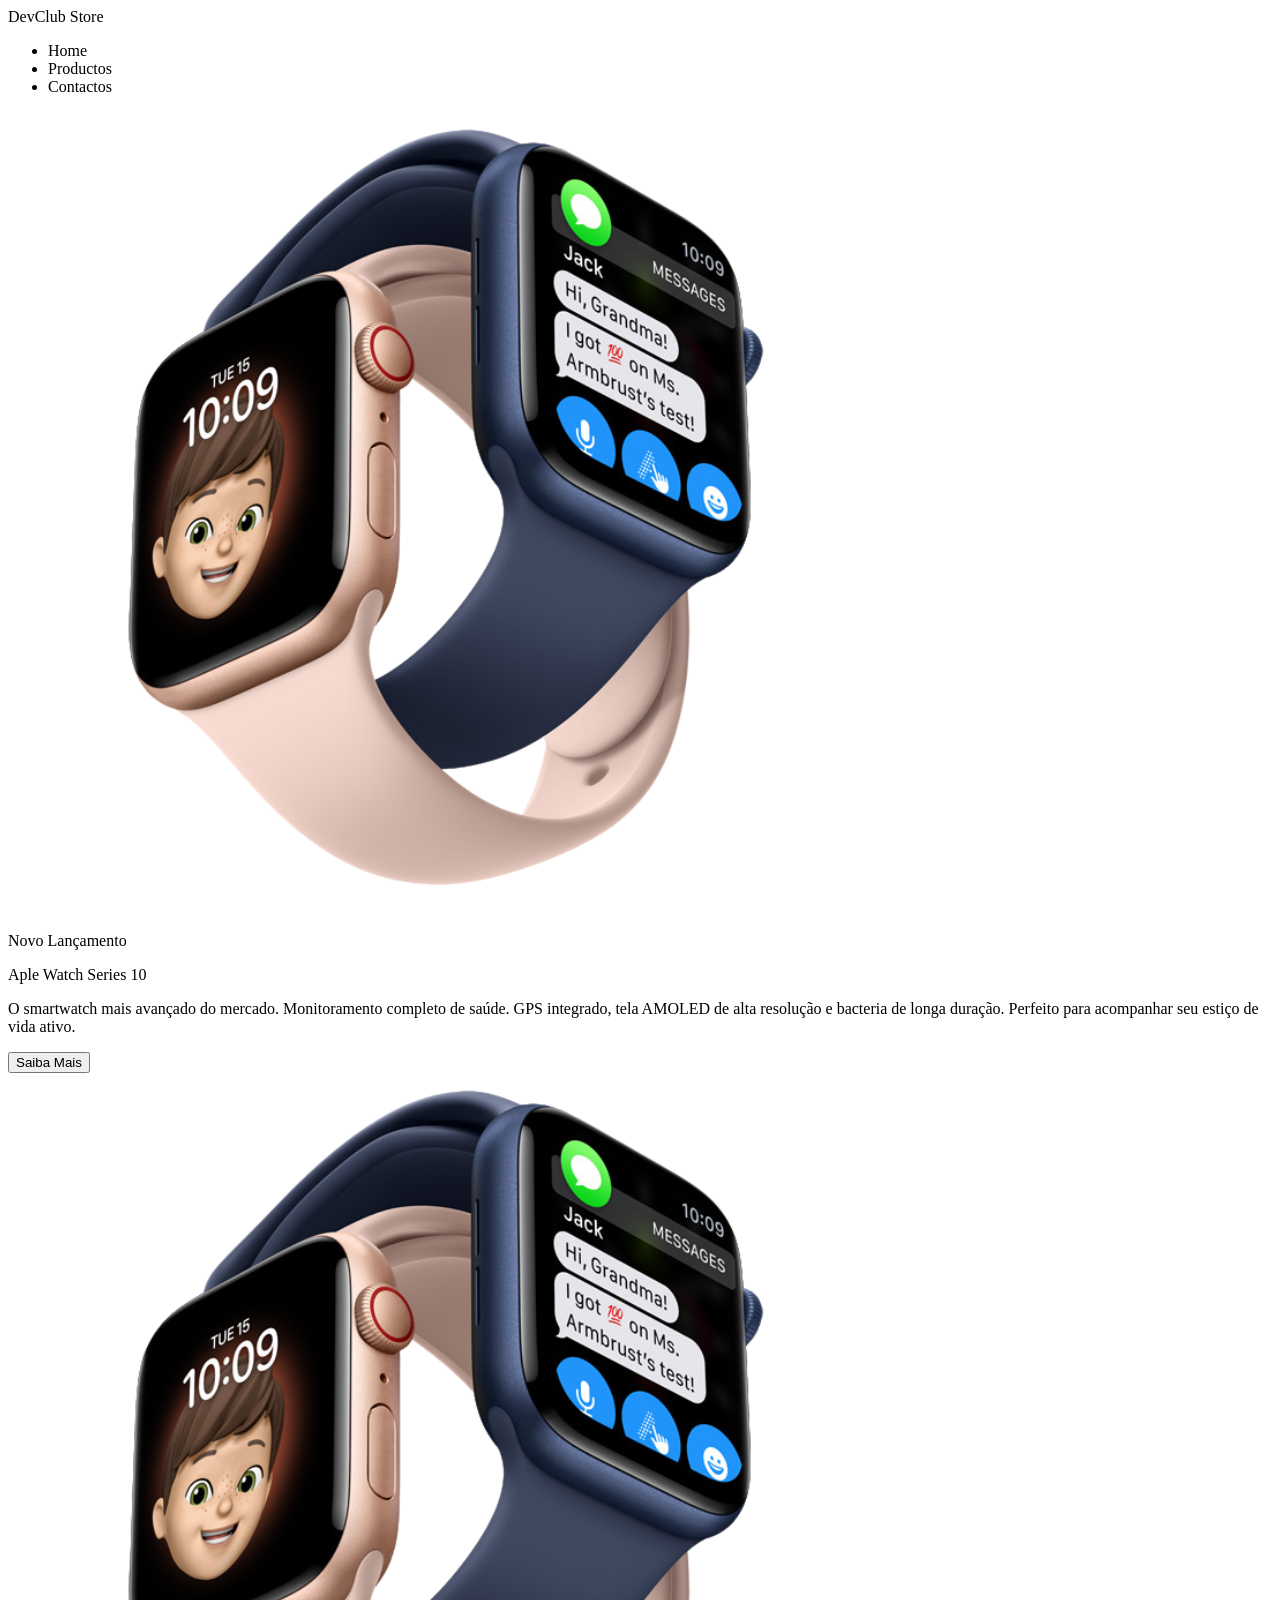
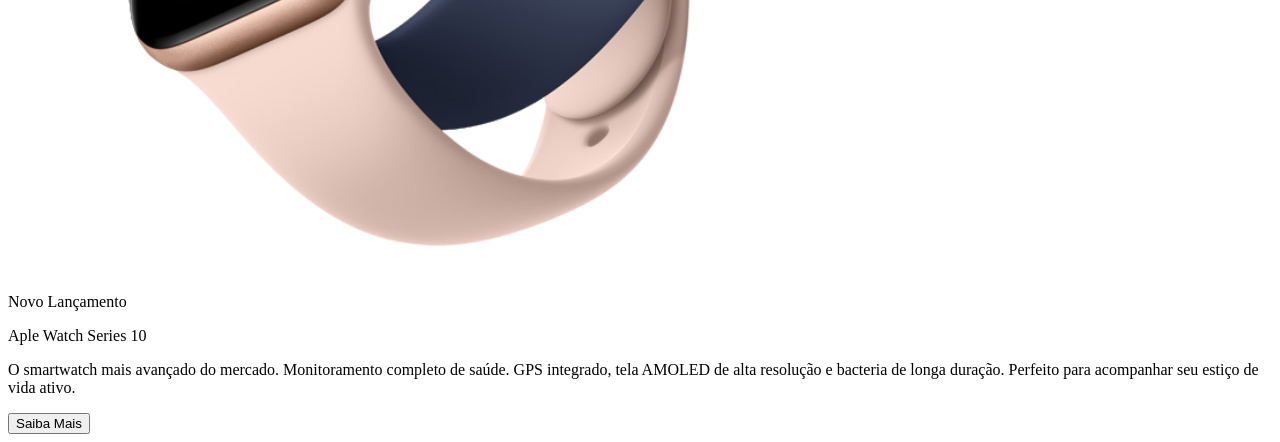
==== index.html @ 4a370c6f "APRENDENDO" ====
<!DOCTYPE html>
<html lang="en">
<head>
    <meta charset="UTF-8">
    <meta name="viewport" content="width=device-width, initial-scale=1.0">
    <title>Dev Club Store</title>
</head>
<body>
    <haeder>
        <div class="logo">DevClub Store</div>
        <nav>
            <ul>
                <li>Home</li>
                <li>Productos</li>
                <li>Contactos</li>
            </ul>
        </nav> 
    </haeder>

    <main class="container">
        <div class="tech-circle">
            <div class="circle"></div>
            <div class="circle"></div>
            <div class="circle"></div>
            <div class="circle"></div>
        </div>
        
        <div class="list">
            <div class="item active">
                <div class="product-img">
                    <img src="src/img/apple-watch.png" alt="Aplle watch">
                </div>

                <div class="content">
                    <p class="product-tag">Novo Lançamento</p>
                    <p class="product-name">Aple Watch Series 10</p>
                    <p class="description">
                        O smartwatch mais avançado do mercado. Monitoramento completo de saúde. GPS integrado, tela AMOLED de alta resolução e bacteria de longa duração. Perfeito para acompanhar seu estiço de vida ativo.
                    </p>
                    <button class="btn">Saiba Mais</button>
                </div>
            <div class="item ">
                <div class="product-img">
                    <img src="src/img/apple-watch.png" alt="Aplle watch">
                </div>

                <div class="content">
                    <p class="product-tag">Novo Lançamento</p>
                    <p class="product-name">Aple Watch Series 10</p>
                    <p class="description">
                        O smartwatch mais avançado do mercado. Monitoramento completo de saúde. GPS integrado, tela AMOLED de alta resolução e bacteria de longa duração. Perfeito para acompanhar seu estiço de vida ativo.
                    </p>
                    <button class="btn">Saiba Mais</button>
            </div>
            <div class="item "></div>
        </div>
    </main>
</body>
</html>
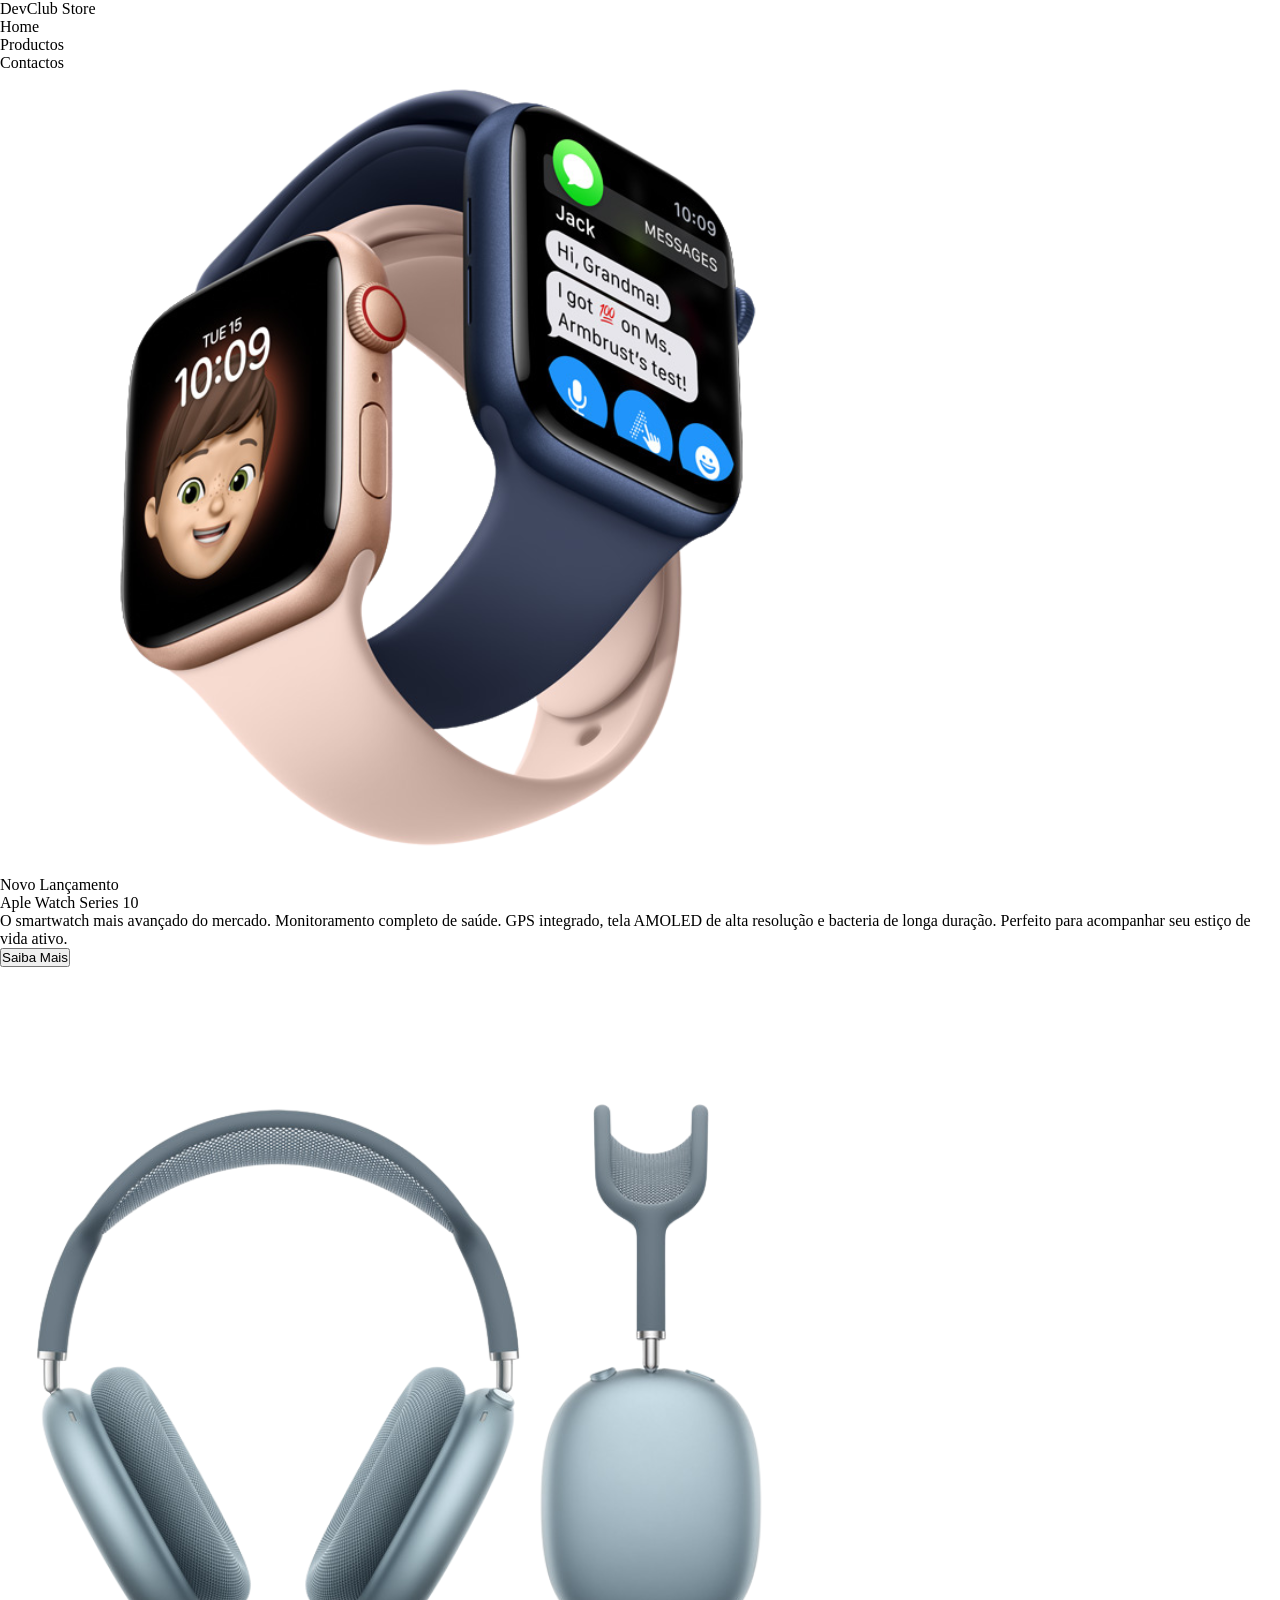
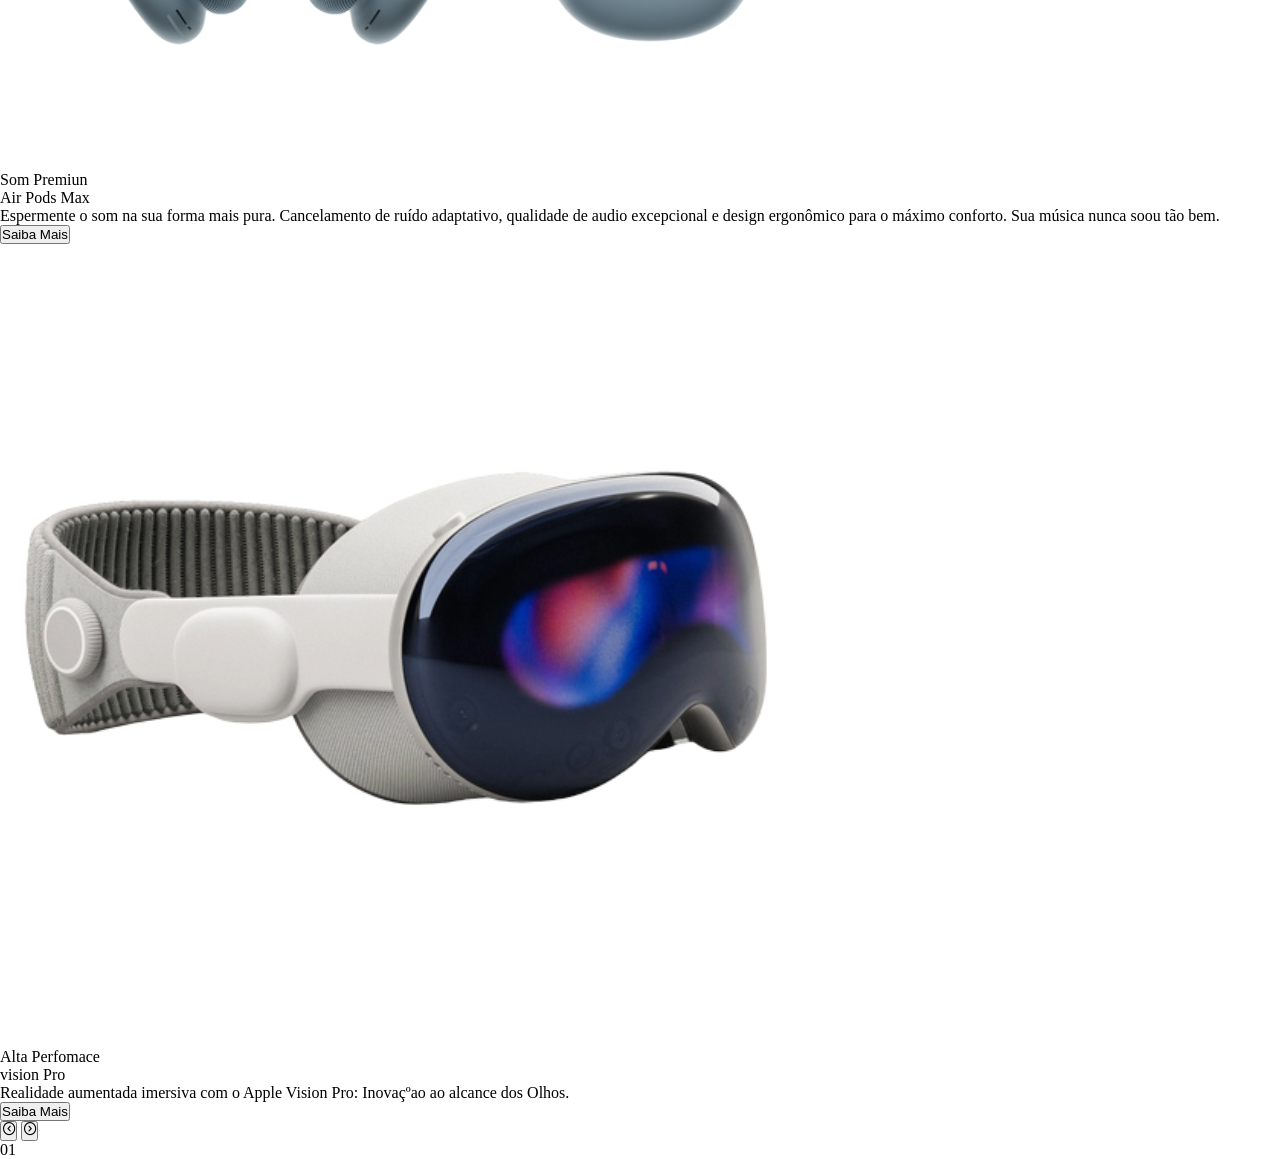
==== commit 98eaaf1f: "Actualizando o programa" ====
--- a/index.html
+++ b/index.html
@@ -1,10 +1,14 @@
 <!DOCTYPE html>
 <html lang="en">
+
 <head>
     <meta charset="UTF-8">
     <meta name="viewport" content="width=device-width, initial-scale=1.0">
+    <link rel="stylesheet" href="src/icons/lucide-font/lucide.css">
+    <link rel="stylesheet" href="src/styles/main.css">
     <title>Dev Club Store</title>
 </head>
+
 <body>
     <haeder>
         <div class="logo">DevClub Store</div>
@@ -14,7 +18,7 @@
                 <li>Productos</li>
                 <li>Contactos</li>
             </ul>
-        </nav> 
+        </nav>
     </haeder>
 
     <main class="container">
@@ -24,7 +28,7 @@
             <div class="circle"></div>
             <div class="circle"></div>
         </div>
-        
+
         <div class="list">
             <div class="item active">
                 <div class="product-img">
@@ -35,25 +39,61 @@
                     <p class="product-tag">Novo Lançamento</p>
                     <p class="product-name">Aple Watch Series 10</p>
                     <p class="description">
-                        O smartwatch mais avançado do mercado. Monitoramento completo de saúde. GPS integrado, tela AMOLED de alta resolução e bacteria de longa duração. Perfeito para acompanhar seu estiço de vida ativo.
+                        O smartwatch mais avançado do mercado. Monitoramento completo de saúde. GPS integrado, tela
+                        AMOLED de alta resolução e bacteria de longa duração. Perfeito para acompanhar seu estiço de
+                        vida ativo.
+                    </p>
+                    <button class="btn">Saiba Mais</button>
+
+                </div>
+            </div>
+
+            <div class="item">
+                <div class="product-img">
+                    <img src="src/img/air-pods.png" alt="AIR PODS">
+                </div>
+
+                <div class="content">
+                    <p class="product-tag">Som Premiun</p>
+                    <p class="product-name">Air Pods Max</p>
+                    <p class="description">
+                        Espermente o som na sua forma mais pura. Cancelamento de ruído adaptativo, qualidade de audio
+                        excepcional e design ergonômico para o máximo conforto. Sua música nunca soou tão bem.
                     </p>
                     <button class="btn">Saiba Mais</button>
                 </div>
-            <div class="item ">
+            </div>
+
+            <div class="item">
                 <div class="product-img">
-                    <img src="src/img/apple-watch.png" alt="Aplle watch">
+                    <img src="src/img/vision-pro.png" alt="Vision Pro">
                 </div>
 
                 <div class="content">
-                    <p class="product-tag">Novo Lançamento</p>
-                    <p class="product-name">Aple Watch Series 10</p>
+                    <p class="product-tag">Alta Perfomace</p>
+                    <p class="product-name">vision Pro</p>
                     <p class="description">
-                        O smartwatch mais avançado do mercado. Monitoramento completo de saúde. GPS integrado, tela AMOLED de alta resolução e bacteria de longa duração. Perfeito para acompanhar seu estiço de vida ativo.
+                        Realidade aumentada imersiva com o Apple Vision Pro: Inovaçºao ao alcance dos Olhos.
                     </p>
                     <button class="btn">Saiba Mais</button>
+                </div>
             </div>
-            <div class="item "></div>
+        </div>
+
+        <div class="arrows">
+            <button class="arrow-btn" id="prev"> <i class="icon-circle-chevron-left"></i> </button>
+            <button class="arrow-btn" id="next"> <i class="icon-circle-chevron-right"></i> </button>
+        </div>
+
+        <div class="indicators">
+            <div class="numbers">01</div>
+            <div class="dots">
+                <div class="dot active"></div>
+                <div class="dot"></div>
+                <div class="dot"></div>
+            </div>
         </div>
     </main>
 </body>
+
 </html>
--- a/src/icons/lucide-font/lucide.css
+++ b/src/icons/lucide-font/lucide.css
@@ -0,0 +1,1691 @@
+@font-face {
+  font-family: "lucide";
+  src: url('lucide.eot?t=1770982321087'); /* IE9*/
+  src: url('lucide.eot?t=1770982321087#iefix') format('embedded-opentype') /* IE6-IE8 */,
+  url('lucide.woff2?t=1770982321087') format('woff2'),
+  url('lucide.woff?t=1770982321087') format('woff'),
+  url('lucide.ttf?t=1770982321087') format('truetype'),
+  url('lucide.svg?t=1770982321087') format('svg');
+}
+
+[class^="icon-"], [class*=" icon-"] {
+  font-family: 'lucide' !important;font-size: inherit;
+  font-style:normal;
+  -webkit-font-smoothing: antialiased;
+  -moz-osx-font-smoothing: grayscale;
+}
+
+
+.icon-a-arrow-down::before { content: "\e585"; }
+.icon-a-arrow-up::before { content: "\e586"; }
+.icon-a-large-small::before { content: "\e587"; }
+.icon-accessibility::before { content: "\e297"; }
+.icon-activity::before { content: "\e038"; }
+.icon-air-vent::before { content: "\e34d"; }
+.icon-airplay::before { content: "\e039"; }
+.icon-alarm-clock-check::before { content: "\e1ec"; }
+.icon-alarm-clock-minus::before { content: "\e1ed"; }
+.icon-alarm-clock-off::before { content: "\e23b"; }
+.icon-alarm-clock-plus::before { content: "\e1ee"; }
+.icon-alarm-clock::before { content: "\e03a"; }
+.icon-alarm-smoke::before { content: "\e57b"; }
+.icon-album::before { content: "\e03b"; }
+.icon-align-center-horizontal::before { content: "\e26c"; }
+.icon-align-center-vertical::before { content: "\e26d"; }
+.icon-align-end-horizontal::before { content: "\e26e"; }
+.icon-align-end-vertical::before { content: "\e26f"; }
+.icon-align-horizontal-distribute-center::before { content: "\e03c"; }
+.icon-align-horizontal-distribute-end::before { content: "\e03d"; }
+.icon-align-horizontal-distribute-start::before { content: "\e03e"; }
+.icon-align-horizontal-justify-center::before { content: "\e272"; }
+.icon-align-horizontal-justify-end::before { content: "\e273"; }
+.icon-align-horizontal-justify-start::before { content: "\e274"; }
+.icon-align-horizontal-space-around::before { content: "\e275"; }
+.icon-align-horizontal-space-between::before { content: "\e276"; }
+.icon-align-start-horizontal::before { content: "\e270"; }
+.icon-align-start-vertical::before { content: "\e271"; }
+.icon-align-vertical-distribute-center::before { content: "\e27e"; }
+.icon-align-vertical-distribute-end::before { content: "\e27f"; }
+.icon-align-vertical-distribute-start::before { content: "\e280"; }
+.icon-align-vertical-justify-center::before { content: "\e277"; }
+.icon-align-vertical-justify-end::before { content: "\e278"; }
+.icon-align-vertical-justify-start::before { content: "\e279"; }
+.icon-align-vertical-space-around::before { content: "\e27a"; }
+.icon-align-vertical-space-between::before { content: "\e27b"; }
+.icon-ambulance::before { content: "\e5bb"; }
+.icon-ampersand::before { content: "\e49c"; }
+.icon-ampersands::before { content: "\e49d"; }
+.icon-amphora::before { content: "\e61b"; }
+.icon-anchor::before { content: "\e03f"; }
+.icon-angry::before { content: "\e2fc"; }
+.icon-annoyed::before { content: "\e2fd"; }
+.icon-antenna::before { content: "\e4e2"; }
+.icon-anvil::before { content: "\e580"; }
+.icon-aperture::before { content: "\e040"; }
+.icon-app-window-mac::before { content: "\e5d2"; }
+.icon-app-window::before { content: "\e426"; }
+.icon-apple::before { content: "\e34e"; }
+.icon-archive-restore::before { content: "\e2cd"; }
+.icon-archive-x::before { content: "\e50c"; }
+.icon-archive::before { content: "\e041"; }
+.icon-armchair::before { content: "\e2c0"; }
+.icon-arrow-big-down-dash::before { content: "\e41d"; }
+.icon-arrow-big-down::before { content: "\e1e1"; }
+.icon-arrow-big-left-dash::before { content: "\e41e"; }
+.icon-arrow-big-left::before { content: "\e1e2"; }
+.icon-arrow-big-right-dash::before { content: "\e41f"; }
+.icon-arrow-big-right::before { content: "\e1e3"; }
+.icon-arrow-big-up-dash::before { content: "\e420"; }
+.icon-arrow-big-up::before { content: "\e1e4"; }
+.icon-arrow-down-0-1::before { content: "\e413"; }
+.icon-arrow-down-1-0::before { content: "\e414"; }
+.icon-arrow-down-a-z::before { content: "\e415"; }
+.icon-arrow-down-from-line::before { content: "\e454"; }
+.icon-arrow-down-left::before { content: "\e043"; }
+.icon-arrow-down-narrow-wide::before { content: "\e044"; }
+.icon-arrow-down-right::before { content: "\e045"; }
+.icon-arrow-down-to-dot::before { content: "\e44d"; }
+.icon-arrow-down-to-line::before { content: "\e455"; }
+.icon-arrow-down-up::before { content: "\e046"; }
+.icon-arrow-down-wide-narrow::before { content: "\e047"; }
+.icon-arrow-down-z-a::before { content: "\e416"; }
+.icon-arrow-down::before { content: "\e042"; }
+.icon-arrow-left-from-line::before { content: "\e456"; }
+.icon-arrow-left-right::before { content: "\e24a"; }
+.icon-arrow-left-to-line::before { content: "\e457"; }
+.icon-arrow-left::before { content: "\e048"; }
+.icon-arrow-right-from-line::before { content: "\e458"; }
+.icon-arrow-right-left::before { content: "\e417"; }
+.icon-arrow-right-to-line::before { content: "\e459"; }
+.icon-arrow-right::before { content: "\e049"; }
+.icon-arrow-up-0-1::before { content: "\e418"; }
+.icon-arrow-up-1-0::before { content: "\e419"; }
+.icon-arrow-up-a-z::before { content: "\e41a"; }
+.icon-arrow-up-down::before { content: "\e37d"; }
+.icon-arrow-up-from-dot::before { content: "\e44e"; }
+.icon-arrow-up-from-line::before { content: "\e45a"; }
+.icon-arrow-up-left::before { content: "\e04b"; }
+.icon-arrow-up-narrow-wide::before { content: "\e04c"; }
+.icon-arrow-up-right::before { content: "\e04d"; }
+.icon-arrow-up-to-line::before { content: "\e45b"; }
+.icon-arrow-up-wide-narrow::before { content: "\e41b"; }
+.icon-arrow-up-z-a::before { content: "\e41c"; }
+.icon-arrow-up::before { content: "\e04a"; }
+.icon-arrows-up-from-line::before { content: "\e4d4"; }
+.icon-asterisk::before { content: "\e1ef"; }
+.icon-at-sign::before { content: "\e04e"; }
+.icon-atom::before { content: "\e3d7"; }
+.icon-audio-lines::before { content: "\e55a"; }
+.icon-audio-waveform::before { content: "\e55b"; }
+.icon-award::before { content: "\e04f"; }
+.icon-axe::before { content: "\e050"; }
+.icon-axis-3d::before { content: "\e2fe"; }
+.icon-baby::before { content: "\e2ce"; }
+.icon-backpack::before { content: "\e2c8"; }
+.icon-badge-alert::before { content: "\e475"; }
+.icon-badge-cent::before { content: "\e50f"; }
+.icon-badge-check::before { content: "\e241"; }
+.icon-badge-dollar-sign::before { content: "\e476"; }
+.icon-badge-euro::before { content: "\e510"; }
+.icon-badge-indian-rupee::before { content: "\e511"; }
+.icon-badge-info::before { content: "\e477"; }
+.icon-badge-japanese-yen::before { content: "\e512"; }
+.icon-badge-minus::before { content: "\e478"; }
+.icon-badge-percent::before { content: "\e479"; }
+.icon-badge-plus::before { content: "\e47a"; }
+.icon-badge-pound-sterling::before { content: "\e513"; }
+.icon-badge-question-mark::before { content: "\e47b"; }
+.icon-badge-russian-ruble::before { content: "\e514"; }
+.icon-badge-swiss-franc::before { content: "\e515"; }
+.icon-badge-turkish-lira::before { content: "\e67e"; }
+.icon-badge-x::before { content: "\e47c"; }
+.icon-badge::before { content: "\e474"; }
+.icon-baggage-claim::before { content: "\e2c9"; }
+.icon-balloon::before { content: "\e6af"; }
+.icon-ban::before { content: "\e051"; }
+.icon-banana::before { content: "\e34f"; }
+.icon-bandage::before { content: "\e61d"; }
+.icon-banknote-arrow-down::before { content: "\e64c"; }
+.icon-banknote-arrow-up::before { content: "\e64d"; }
+.icon-banknote-x::before { content: "\e64e"; }
+.icon-banknote::before { content: "\e052"; }
+.icon-barcode::before { content: "\e533"; }
+.icon-barrel::before { content: "\e675"; }
+.icon-baseline::before { content: "\e285"; }
+.icon-bath::before { content: "\e2ab"; }
+.icon-battery-charging::before { content: "\e054"; }
+.icon-battery-full::before { content: "\e055"; }
+.icon-battery-low::before { content: "\e056"; }
+.icon-battery-medium::before { content: "\e057"; }
+.icon-battery-plus::before { content: "\e63e"; }
+.icon-battery-warning::before { content: "\e3ac"; }
+.icon-battery::before { content: "\e053"; }
+.icon-beaker::before { content: "\e058"; }
+.icon-bean-off::before { content: "\e390"; }
+.icon-bean::before { content: "\e38f"; }
+.icon-bed-double::before { content: "\e2c2"; }
+.icon-bed-single::before { content: "\e2c3"; }
+.icon-bed::before { content: "\e2c1"; }
+.icon-beef::before { content: "\e3a5"; }
+.icon-beer-off::before { content: "\e5d9"; }
+.icon-beer::before { content: "\e2cf"; }
+.icon-bell-dot::before { content: "\e42b"; }
+.icon-bell-electric::before { content: "\e57c"; }
+.icon-bell-minus::before { content: "\e1f0"; }
+.icon-bell-off::before { content: "\e05a"; }
+.icon-bell-plus::before { content: "\e1f1"; }
+.icon-bell-ring::before { content: "\e224"; }
+.icon-bell::before { content: "\e059"; }
+.icon-between-horizontal-end::before { content: "\e591"; }
+.icon-between-horizontal-start::before { content: "\e592"; }
+.icon-between-vertical-end::before { content: "\e593"; }
+.icon-between-vertical-start::before { content: "\e594"; }
+.icon-biceps-flexed::before { content: "\e5eb"; }
+.icon-bike::before { content: "\e1d2"; }
+.icon-binary::before { content: "\e1f2"; }
+.icon-binoculars::before { content: "\e621"; }
+.icon-biohazard::before { content: "\e441"; }
+.icon-bird::before { content: "\e3c5"; }
+.icon-birdhouse::before { content: "\e69a"; }
+.icon-bitcoin::before { content: "\e05b"; }
+.icon-blend::before { content: "\e59c"; }
+.icon-blinds::before { content: "\e3c0"; }
+.icon-blocks::before { content: "\e4fa"; }
+.icon-bluetooth-connected::before { content: "\e1b8"; }
+.icon-bluetooth-off::before { content: "\e1b9"; }
+.icon-bluetooth-searching::before { content: "\e1ba"; }
+.icon-bluetooth::before { content: "\e05c"; }
+.icon-bold::before { content: "\e05d"; }
+.icon-bolt::before { content: "\e58c"; }
+.icon-bomb::before { content: "\e2ff"; }
+.icon-bone::before { content: "\e358"; }
+.icon-book-a::before { content: "\e544"; }
+.icon-book-alert::before { content: "\e672"; }
+.icon-book-audio::before { content: "\e545"; }
+.icon-book-check::before { content: "\e546"; }
+.icon-book-copy::before { content: "\e3ec"; }
+.icon-book-dashed::before { content: "\e3ed"; }
+.icon-book-down::before { content: "\e3ee"; }
+.icon-book-headphones::before { content: "\e547"; }
+.icon-book-heart::before { content: "\e548"; }
+.icon-book-image::before { content: "\e549"; }
+.icon-book-key::before { content: "\e3ef"; }
+.icon-book-lock::before { content: "\e3f0"; }
+.icon-book-marked::before { content: "\e3f1"; }
+.icon-book-minus::before { content: "\e3f2"; }
+.icon-book-open-check::before { content: "\e381"; }
+.icon-book-open-text::before { content: "\e54a"; }
+.icon-book-open::before { content: "\e05f"; }
+.icon-book-plus::before { content: "\e3f3"; }
+.icon-book-search::before { content: "\e6ab"; }
+.icon-book-text::before { content: "\e54b"; }
+.icon-book-type::before { content: "\e54c"; }
+.icon-book-up-2::before { content: "\e4a6"; }
+.icon-book-up::before { content: "\e3f4"; }
+.icon-book-user::before { content: "\e54d"; }
+.icon-book-x::before { content: "\e3f5"; }
+.icon-book::before { content: "\e05e"; }
+.icon-bookmark-check::before { content: "\e51f"; }
+.icon-bookmark-minus::before { content: "\e23c"; }
+.icon-bookmark-plus::before { content: "\e23d"; }
+.icon-bookmark-x::before { content: "\e520"; }
+.icon-bookmark::before { content: "\e060"; }
+.icon-boom-box::before { content: "\e4ee"; }
+.icon-bot-message-square::before { content: "\e5ce"; }
+.icon-bot-off::before { content: "\e5e0"; }
+.icon-bot::before { content: "\e1bb"; }
+.icon-bottle-wine::before { content: "\e67b"; }
+.icon-bow-arrow::before { content: "\e65e"; }
+.icon-box::before { content: "\e061"; }
+.icon-boxes::before { content: "\e2d0"; }
+.icon-braces::before { content: "\e36a"; }
+.icon-brackets::before { content: "\e443"; }
+.icon-brain-circuit::before { content: "\e3c7"; }
+.icon-brain-cog::before { content: "\e3c8"; }
+.icon-brain::before { content: "\e3c6"; }
+.icon-brick-wall-fire::before { content: "\e653"; }
+.icon-brick-wall-shield::before { content: "\e690"; }
+.icon-brick-wall::before { content: "\e581"; }
+.icon-briefcase-business::before { content: "\e5d5"; }
+.icon-briefcase-conveyor-belt::before { content: "\e62b"; }
+.icon-briefcase-medical::before { content: "\e5d6"; }
+.icon-briefcase::before { content: "\e062"; }
+.icon-bring-to-front::before { content: "\e4ef"; }
+.icon-brush-cleaning::before { content: "\e666"; }
+.icon-brush::before { content: "\e1d3"; }
+.icon-bubbles::before { content: "\e654"; }
+.icon-bug-off::before { content: "\e50d"; }
+.icon-bug-play::before { content: "\e50e"; }
+.icon-bug::before { content: "\e20c"; }
+.icon-building-2::before { content: "\e290"; }
+.icon-building::before { content: "\e1cc"; }
+.icon-bus-front::before { content: "\e4fb"; }
+.icon-bus::before { content: "\e1d4"; }
+.icon-cable-car::before { content: "\e4fc"; }
+.icon-cable::before { content: "\e4e3"; }
+.icon-cake-slice::before { content: "\e4b9"; }
+.icon-cake::before { content: "\e344"; }
+.icon-calculator::before { content: "\e1bc"; }
+.icon-calendar-1::before { content: "\e630"; }
+.icon-calendar-arrow-down::before { content: "\e5fe"; }
+.icon-calendar-arrow-up::before { content: "\e5ff"; }
+.icon-calendar-check-2::before { content: "\e2b8"; }
+.icon-calendar-check::before { content: "\e2b7"; }
+.icon-calendar-clock::before { content: "\e304"; }
+.icon-calendar-cog::before { content: "\e5ed"; }
+.icon-calendar-days::before { content: "\e2b9"; }
+.icon-calendar-fold::before { content: "\e5b4"; }
+.icon-calendar-heart::before { content: "\e305"; }
+.icon-calendar-minus-2::before { content: "\e5b5"; }
+.icon-calendar-minus::before { content: "\e2ba"; }
+.icon-calendar-off::before { content: "\e2bb"; }
+.icon-calendar-plus-2::before { content: "\e5b6"; }
+.icon-calendar-plus::before { content: "\e2bc"; }
+.icon-calendar-range::before { content: "\e2bd"; }
+.icon-calendar-search::before { content: "\e306"; }
+.icon-calendar-sync::before { content: "\e636"; }
+.icon-calendar-x-2::before { content: "\e2bf"; }
+.icon-calendar-x::before { content: "\e2be"; }
+.icon-calendar::before { content: "\e063"; }
+.icon-calendars::before { content: "\e6a7"; }
+.icon-camera-off::before { content: "\e065"; }
+.icon-camera::before { content: "\e064"; }
+.icon-candy-cane::before { content: "\e4ba"; }
+.icon-candy-off::before { content: "\e392"; }
+.icon-candy::before { content: "\e391"; }
+.icon-cannabis-off::before { content: "\e6b7"; }
+.icon-cannabis::before { content: "\e5d4"; }
+.icon-captions-off::before { content: "\e5c1"; }
+.icon-captions::before { content: "\e3a4"; }
+.icon-car-front::before { content: "\e4fd"; }
+.icon-car-taxi-front::before { content: "\e4fe"; }
+.icon-car::before { content: "\e1d5"; }
+.icon-caravan::before { content: "\e539"; }
+.icon-card-sim::before { content: "\e671"; }
+.icon-carrot::before { content: "\e25a"; }
+.icon-case-lower::before { content: "\e3d8"; }
+.icon-case-sensitive::before { content: "\e3d9"; }
+.icon-case-upper::before { content: "\e3da"; }
+.icon-cassette-tape::before { content: "\e4ca"; }
+.icon-cast::before { content: "\e066"; }
+.icon-castle::before { content: "\e3e0"; }
+.icon-cat::before { content: "\e38c"; }
+.icon-cctv::before { content: "\e57d"; }
+.icon-chart-area::before { content: "\e4d3"; }
+.icon-chart-bar-big::before { content: "\e4a7"; }
+.icon-chart-bar-decreasing::before { content: "\e607"; }
+.icon-chart-bar-increasing::before { content: "\e608"; }
+.icon-chart-bar-stacked::before { content: "\e609"; }
+.icon-chart-bar::before { content: "\e2a2"; }
+.icon-chart-candlestick::before { content: "\e4a8"; }
+.icon-chart-column-big::before { content: "\e4a9"; }
+.icon-chart-column-decreasing::before { content: "\e067"; }
+.icon-chart-column-increasing::before { content: "\e2a4"; }
+.icon-chart-column-stacked::before { content: "\e60a"; }
+.icon-chart-column::before { content: "\e2a3"; }
+.icon-chart-gantt::before { content: "\e624"; }
+.icon-chart-line::before { content: "\e2a5"; }
+.icon-chart-network::before { content: "\e60b"; }
+.icon-chart-no-axes-column-decreasing::before { content: "\e069"; }
+.icon-chart-no-axes-column-increasing::before { content: "\e06a"; }
+.icon-chart-no-axes-column::before { content: "\e068"; }
+.icon-chart-no-axes-combined::before { content: "\e60c"; }
+.icon-chart-no-axes-gantt::before { content: "\e4c4"; }
+.icon-chart-pie::before { content: "\e06b"; }
+.icon-chart-scatter::before { content: "\e48a"; }
+.icon-chart-spline::before { content: "\e60d"; }
+.icon-check-check::before { content: "\e38e"; }
+.icon-check-line::before { content: "\e66b"; }
+.icon-check::before { content: "\e06c"; }
+.icon-chef-hat::before { content: "\e2ac"; }
+.icon-cherry::before { content: "\e350"; }
+.icon-chess-bishop::before { content: "\e6a0"; }
+.icon-chess-king::before { content: "\e6a1"; }
+.icon-chess-knight::before { content: "\e6a2"; }
+.icon-chess-pawn::before { content: "\e6a3"; }
+.icon-chess-queen::before { content: "\e6a4"; }
+.icon-chess-rook::before { content: "\e6a5"; }
+.icon-chevron-down::before { content: "\e06d"; }
+.icon-chevron-first::before { content: "\e243"; }
+.icon-chevron-last::before { content: "\e244"; }
+.icon-chevron-left::before { content: "\e06e"; }
+.icon-chevron-right::before { content: "\e06f"; }
+.icon-chevron-up::before { content: "\e070"; }
+.icon-chevrons-down-up::before { content: "\e228"; }
+.icon-chevrons-down::before { content: "\e071"; }
+.icon-chevrons-left-right-ellipsis::before { content: "\e61f"; }
+.icon-chevrons-left-right::before { content: "\e293"; }
+.icon-chevrons-left::before { content: "\e072"; }
+.icon-chevrons-right-left::before { content: "\e294"; }
+.icon-chevrons-right::before { content: "\e073"; }
+.icon-chevrons-up-down::before { content: "\e211"; }
+.icon-chevrons-up::before { content: "\e074"; }
+.icon-chromium::before { content: "\e075"; }
+.icon-church::before { content: "\e3e1"; }
+.icon-cigarette-off::before { content: "\e2c7"; }
+.icon-cigarette::before { content: "\e2c6"; }
+.icon-circle-alert::before { content: "\e077"; }
+.icon-circle-arrow-down::before { content: "\e078"; }
+.icon-circle-arrow-left::before { content: "\e079"; }
+.icon-circle-arrow-out-down-left::before { content: "\e3f7"; }
+.icon-circle-arrow-out-down-right::before { content: "\e3f8"; }
+.icon-circle-arrow-out-up-left::before { content: "\e3f9"; }
+.icon-circle-arrow-out-up-right::before { content: "\e3fa"; }
+.icon-circle-arrow-right::before { content: "\e07a"; }
+.icon-circle-arrow-up::before { content: "\e07b"; }
+.icon-circle-check-big::before { content: "\e07c"; }
+.icon-circle-check::before { content: "\e226"; }
+.icon-circle-chevron-down::before { content: "\e4dd"; }
+.icon-circle-chevron-left::before { content: "\e4de"; }
+.icon-circle-chevron-right::before { content: "\e4df"; }
+.icon-circle-chevron-up::before { content: "\e4e0"; }
+.icon-circle-dashed::before { content: "\e4b0"; }
+.icon-circle-divide::before { content: "\e07d"; }
+.icon-circle-dollar-sign::before { content: "\e47d"; }
+.icon-circle-dot-dashed::before { content: "\e4b1"; }
+.icon-circle-dot::before { content: "\e345"; }
+.icon-circle-ellipsis::before { content: "\e346"; }
+.icon-circle-equal::before { content: "\e400"; }
+.icon-circle-fading-arrow-up::before { content: "\e618"; }
+.icon-circle-fading-plus::before { content: "\e5bc"; }
+.icon-circle-gauge::before { content: "\e4e1"; }
+.icon-circle-minus::before { content: "\e07e"; }
+.icon-circle-off::before { content: "\e401"; }
+.icon-circle-parking-off::before { content: "\e3ca"; }
+.icon-circle-parking::before { content: "\e3c9"; }
+.icon-circle-pause::before { content: "\e07f"; }
+.icon-circle-percent::before { content: "\e51a"; }
+.icon-circle-pile::before { content: "\e6b0"; }
+.icon-circle-play::before { content: "\e080"; }
+.icon-circle-plus::before { content: "\e081"; }
+.icon-circle-pound-sterling::before { content: "\e66d"; }
+.icon-circle-power::before { content: "\e550"; }
+.icon-circle-question-mark::before { content: "\e082"; }
+.icon-circle-slash-2::before { content: "\e213"; }
+.icon-circle-slash::before { content: "\e402"; }
+.icon-circle-small::before { content: "\e640"; }
+.icon-circle-star::before { content: "\e68d"; }
+.icon-circle-stop::before { content: "\e083"; }
+.icon-circle-user-round::before { content: "\e462"; }
+.icon-circle-user::before { content: "\e461"; }
+.icon-circle-x::before { content: "\e084"; }
+.icon-circle::before { content: "\e076"; }
+.icon-circuit-board::before { content: "\e403"; }
+.icon-citrus::before { content: "\e375"; }
+.icon-clapperboard::before { content: "\e29b"; }
+.icon-clipboard-check::before { content: "\e219"; }
+.icon-clipboard-clock::before { content: "\e688"; }
+.icon-clipboard-copy::before { content: "\e225"; }
+.icon-clipboard-list::before { content: "\e086"; }
+.icon-clipboard-minus::before { content: "\e5be"; }
+.icon-clipboard-paste::before { content: "\e3e8"; }
+.icon-clipboard-pen-line::before { content: "\e308"; }
+.icon-clipboard-pen::before { content: "\e307"; }
+.icon-clipboard-plus::before { content: "\e5bf"; }
+.icon-clipboard-type::before { content: "\e309"; }
+.icon-clipboard-x::before { content: "\e222"; }
+.icon-clipboard::before { content: "\e085"; }
+.icon-clock-1::before { content: "\e24b"; }
+.icon-clock-10::before { content: "\e24c"; }
+.icon-clock-11::before { content: "\e24d"; }
+.icon-clock-12::before { content: "\e24e"; }
+.icon-clock-2::before { content: "\e24f"; }
+.icon-clock-3::before { content: "\e250"; }
+.icon-clock-4::before { content: "\e251"; }
+.icon-clock-5::before { content: "\e252"; }
+.icon-clock-6::before { content: "\e253"; }
+.icon-clock-7::before { content: "\e254"; }
+.icon-clock-8::before { content: "\e255"; }
+.icon-clock-9::before { content: "\e256"; }
+.icon-clock-alert::before { content: "\e62a"; }
+.icon-clock-arrow-down::before { content: "\e600"; }
+.icon-clock-arrow-up::before { content: "\e601"; }
+.icon-clock-check::before { content: "\e69e"; }
+.icon-clock-fading::before { content: "\e64a"; }
+.icon-clock-plus::before { content: "\e667"; }
+.icon-clock::before { content: "\e087"; }
+.icon-closed-caption::before { content: "\e68a"; }
+.icon-cloud-alert::before { content: "\e633"; }
+.icon-cloud-backup::before { content: "\e6b1"; }
+.icon-cloud-check::before { content: "\e66e"; }
+.icon-cloud-cog::before { content: "\e30a"; }
+.icon-cloud-download::before { content: "\e089"; }
+.icon-cloud-drizzle::before { content: "\e08a"; }
+.icon-cloud-fog::before { content: "\e214"; }
+.icon-cloud-hail::before { content: "\e08b"; }
+.icon-cloud-lightning::before { content: "\e08c"; }
+.icon-cloud-moon-rain::before { content: "\e2fa"; }
+.icon-cloud-moon::before { content: "\e215"; }
+.icon-cloud-off::before { content: "\e08d"; }
+.icon-cloud-rain-wind::before { content: "\e08f"; }
+.icon-cloud-rain::before { content: "\e08e"; }
+.icon-cloud-snow::before { content: "\e090"; }
+.icon-cloud-sun-rain::before { content: "\e2fb"; }
+.icon-cloud-sun::before { content: "\e216"; }
+.icon-cloud-sync::before { content: "\e6b2"; }
+.icon-cloud-upload::before { content: "\e091"; }
+.icon-cloud::before { content: "\e088"; }
+.icon-cloudy::before { content: "\e217"; }
+.icon-clover::before { content: "\e092"; }
+.icon-club::before { content: "\e496"; }
+.icon-code-xml::before { content: "\e206"; }
+.icon-code::before { content: "\e093"; }
+.icon-codepen::before { content: "\e094"; }
+.icon-codesandbox::before { content: "\e095"; }
+.icon-coffee::before { content: "\e096"; }
+.icon-cog::before { content: "\e30b"; }
+.icon-coins::before { content: "\e097"; }
+.icon-columns-2::before { content: "\e098"; }
+.icon-columns-3-cog::before { content: "\e661"; }
+.icon-columns-3::before { content: "\e099"; }
+.icon-columns-4::before { content: "\e589"; }
+.icon-combine::before { content: "\e44c"; }
+.icon-command::before { content: "\e09a"; }
+.icon-compass::before { content: "\e09b"; }
+.icon-component::before { content: "\e2ad"; }
+.icon-computer::before { content: "\e4e4"; }
+.icon-concierge-bell::before { content: "\e378"; }
+.icon-cone::before { content: "\e523"; }
+.icon-construction::before { content: "\e3b4"; }
+.icon-contact-round::before { content: "\e463"; }
+.icon-contact::before { content: "\e09c"; }
+.icon-container::before { content: "\e4d5"; }
+.icon-contrast::before { content: "\e09d"; }
+.icon-cookie::before { content: "\e26b"; }
+.icon-cooking-pot::before { content: "\e584"; }
+.icon-copy-check::before { content: "\e3fb"; }
+.icon-copy-minus::before { content: "\e3fc"; }
+.icon-copy-plus::before { content: "\e3fd"; }
+.icon-copy-slash::before { content: "\e3fe"; }
+.icon-copy-x::before { content: "\e3ff"; }
+.icon-copy::before { content: "\e09e"; }
+.icon-copyleft::before { content: "\e09f"; }
+.icon-copyright::before { content: "\e0a0"; }
+.icon-corner-down-left::before { content: "\e0a1"; }
+.icon-corner-down-right::before { content: "\e0a2"; }
+.icon-corner-left-down::before { content: "\e0a3"; }
+.icon-corner-left-up::before { content: "\e0a4"; }
+.icon-corner-right-down::before { content: "\e0a5"; }
+.icon-corner-right-up::before { content: "\e0a6"; }
+.icon-corner-up-left::before { content: "\e0a7"; }
+.icon-corner-up-right::before { content: "\e0a8"; }
+.icon-cpu::before { content: "\e0a9"; }
+.icon-creative-commons::before { content: "\e3b2"; }
+.icon-credit-card::before { content: "\e0aa"; }
+.icon-croissant::before { content: "\e2ae"; }
+.icon-crop::before { content: "\e0ab"; }
+.icon-cross::before { content: "\e1e5"; }
+.icon-crosshair::before { content: "\e0ac"; }
+.icon-crown::before { content: "\e1d6"; }
+.icon-cuboid::before { content: "\e524"; }
+.icon-cup-soda::before { content: "\e2d1"; }
+.icon-currency::before { content: "\e230"; }
+.icon-cylinder::before { content: "\e525"; }
+.icon-dam::before { content: "\e606"; }
+.icon-database-backup::before { content: "\e3ab"; }
+.icon-database-search::before { content: "\e6bc"; }
+.icon-database-zap::before { content: "\e50b"; }
+.icon-database::before { content: "\e0ad"; }
+.icon-decimals-arrow-left::before { content: "\e65c"; }
+.icon-decimals-arrow-right::before { content: "\e65d"; }
+.icon-delete::before { content: "\e0ae"; }
+.icon-dessert::before { content: "\e4bb"; }
+.icon-diameter::before { content: "\e526"; }
+.icon-diamond-minus::before { content: "\e5e1"; }
+.icon-diamond-percent::before { content: "\e51b"; }
+.icon-diamond-plus::before { content: "\e5e2"; }
+.icon-diamond::before { content: "\e2d2"; }
+.icon-dice-1::before { content: "\e287"; }
+.icon-dice-2::before { content: "\e288"; }
+.icon-dice-3::before { content: "\e289"; }
+.icon-dice-4::before { content: "\e28a"; }
+.icon-dice-5::before { content: "\e28b"; }
+.icon-dice-6::before { content: "\e28c"; }
+.icon-dices::before { content: "\e2c5"; }
+.icon-diff::before { content: "\e30c"; }
+.icon-disc-2::before { content: "\e3f6"; }
+.icon-disc-3::before { content: "\e494"; }
+.icon-disc-album::before { content: "\e55c"; }
+.icon-disc::before { content: "\e0af"; }
+.icon-divide::before { content: "\e0b0"; }
+.icon-dna-off::before { content: "\e394"; }
+.icon-dna::before { content: "\e393"; }
+.icon-dock::before { content: "\e5d3"; }
+.icon-dog::before { content: "\e38d"; }
+.icon-dollar-sign::before { content: "\e0b1"; }
+.icon-donut::before { content: "\e4bc"; }
+.icon-door-closed-locked::before { content: "\e664"; }
+.icon-door-closed::before { content: "\e3d5"; }
+.icon-door-open::before { content: "\e3d6"; }
+.icon-dot::before { content: "\e44f"; }
+.icon-download::before { content: "\e0b2"; }
+.icon-drafting-compass::before { content: "\e527"; }
+.icon-drama::before { content: "\e521"; }
+.icon-dribbble::before { content: "\e0b3"; }
+.icon-drill::before { content: "\e58d"; }
+.icon-drone::before { content: "\e676"; }
+.icon-droplet-off::before { content: "\e638"; }
+.icon-droplet::before { content: "\e0b4"; }
+.icon-droplets::before { content: "\e0b5"; }
+.icon-drum::before { content: "\e55d"; }
+.icon-drumstick::before { content: "\e25b"; }
+.icon-dumbbell::before { content: "\e3a1"; }
+.icon-ear-off::before { content: "\e383"; }
+.icon-ear::before { content: "\e382"; }
+.icon-earth-lock::before { content: "\e5cc"; }
+.icon-earth::before { content: "\e1f3"; }
+.icon-eclipse::before { content: "\e59d"; }
+.icon-egg-fried::before { content: "\e351"; }
+.icon-egg-off::before { content: "\e395"; }
+.icon-egg::before { content: "\e25d"; }
+.icon-ellipsis-vertical::before { content: "\e0b7"; }
+.icon-ellipsis::before { content: "\e0b6"; }
+.icon-equal-approximately::before { content: "\e634"; }
+.icon-equal-not::before { content: "\e1be"; }
+.icon-equal::before { content: "\e1bd"; }
+.icon-eraser::before { content: "\e28f"; }
+.icon-ethernet-port::before { content: "\e620"; }
+.icon-euro::before { content: "\e0b8"; }
+.icon-ev-charger::before { content: "\e697"; }
+.icon-expand::before { content: "\e21a"; }
+.icon-external-link::before { content: "\e0b9"; }
+.icon-eye-closed::before { content: "\e62e"; }
+.icon-eye-off::before { content: "\e0bb"; }
+.icon-eye::before { content: "\e0ba"; }
+.icon-facebook::before { content: "\e0bc"; }
+.icon-factory::before { content: "\e29f"; }
+.icon-fan::before { content: "\e379"; }
+.icon-fast-forward::before { content: "\e0bd"; }
+.icon-feather::before { content: "\e0be"; }
+.icon-fence::before { content: "\e582"; }
+.icon-ferris-wheel::before { content: "\e47f"; }
+.icon-figma::before { content: "\e0bf"; }
+.icon-file-archive::before { content: "\e30d"; }
+.icon-file-axis-3d::before { content: "\e30e"; }
+.icon-file-badge::before { content: "\e30f"; }
+.icon-file-box::before { content: "\e310"; }
+.icon-file-braces-corner::before { content: "\e36c"; }
+.icon-file-braces::before { content: "\e36b"; }
+.icon-file-chart-column-increasing::before { content: "\e312"; }
+.icon-file-chart-column::before { content: "\e311"; }
+.icon-file-chart-line::before { content: "\e313"; }
+.icon-file-chart-pie::before { content: "\e314"; }
+.icon-file-check-corner::before { content: "\e0c2"; }
+.icon-file-check::before { content: "\e0c1"; }
+.icon-file-clock::before { content: "\e315"; }
+.icon-file-code-corner::before { content: "\e45e"; }
+.icon-file-code::before { content: "\e0c3"; }
+.icon-file-cog::before { content: "\e316"; }
+.icon-file-diff::before { content: "\e317"; }
+.icon-file-digit::before { content: "\e0c4"; }
+.icon-file-down::before { content: "\e318"; }
+.icon-file-exclamation-point::before { content: "\e319"; }
+.icon-file-headphone::before { content: "\e31a"; }
+.icon-file-heart::before { content: "\e31b"; }
+.icon-file-image::before { content: "\e31c"; }
+.icon-file-input::before { content: "\e0c5"; }
+.icon-file-key::before { content: "\e31d"; }
+.icon-file-lock::before { content: "\e31e"; }
+.icon-file-minus-corner::before { content: "\e0c7"; }
+.icon-file-minus::before { content: "\e0c6"; }
+.icon-file-music::before { content: "\e55e"; }
+.icon-file-output::before { content: "\e0c8"; }
+.icon-file-pen-line::before { content: "\e320"; }
+.icon-file-pen::before { content: "\e31f"; }
+.icon-file-play::before { content: "\e321"; }
+.icon-file-plus-corner::before { content: "\e0ca"; }
+.icon-file-plus::before { content: "\e0c9"; }
+.icon-file-question-mark::before { content: "\e322"; }
+.icon-file-scan::before { content: "\e323"; }
+.icon-file-search-corner::before { content: "\e324"; }
+.icon-file-search::before { content: "\e0cb"; }
+.icon-file-signal::before { content: "\e325"; }
+.icon-file-sliders::before { content: "\e5a0"; }
+.icon-file-spreadsheet::before { content: "\e326"; }
+.icon-file-stack::before { content: "\e4a1"; }
+.icon-file-symlink::before { content: "\e327"; }
+.icon-file-terminal::before { content: "\e328"; }
+.icon-file-text::before { content: "\e0cc"; }
+.icon-file-type-corner::before { content: "\e36d"; }
+.icon-file-type::before { content: "\e329"; }
+.icon-file-up::before { content: "\e32a"; }
+.icon-file-user::before { content: "\e62d"; }
+.icon-file-video-camera::before { content: "\e32b"; }
+.icon-file-volume::before { content: "\e32c"; }
+.icon-file-x-corner::before { content: "\e0ce"; }
+.icon-file-x::before { content: "\e0cd"; }
+.icon-file::before { content: "\e0c0"; }
+.icon-files::before { content: "\e0cf"; }
+.icon-film::before { content: "\e0d0"; }
+.icon-fingerprint-pattern::before { content: "\e2cb"; }
+.icon-fire-extinguisher::before { content: "\e57e"; }
+.icon-fish-off::before { content: "\e3b0"; }
+.icon-fish-symbol::before { content: "\e4f4"; }
+.icon-fish::before { content: "\e3a6"; }
+.icon-fishing-hook::before { content: "\e6b6"; }
+.icon-flag-off::before { content: "\e292"; }
+.icon-flag-triangle-left::before { content: "\e237"; }
+.icon-flag-triangle-right::before { content: "\e238"; }
+.icon-flag::before { content: "\e0d1"; }
+.icon-flame-kindling::before { content: "\e53a"; }
+.icon-flame::before { content: "\e0d2"; }
+.icon-flashlight-off::before { content: "\e0d4"; }
+.icon-flashlight::before { content: "\e0d3"; }
+.icon-flask-conical-off::before { content: "\e396"; }
+.icon-flask-conical::before { content: "\e0d5"; }
+.icon-flask-round::before { content: "\e0d6"; }
+.icon-flip-horizontal-2::before { content: "\e35e"; }
+.icon-flip-horizontal::before { content: "\e35d"; }
+.icon-flip-vertical-2::before { content: "\e360"; }
+.icon-flip-vertical::before { content: "\e35f"; }
+.icon-flower-2::before { content: "\e2d4"; }
+.icon-flower::before { content: "\e2d3"; }
+.icon-focus::before { content: "\e29e"; }
+.icon-fold-horizontal::before { content: "\e43b"; }
+.icon-fold-vertical::before { content: "\e43c"; }
+.icon-folder-archive::before { content: "\e32d"; }
+.icon-folder-check::before { content: "\e32e"; }
+.icon-folder-clock::before { content: "\e32f"; }
+.icon-folder-closed::before { content: "\e330"; }
+.icon-folder-code::before { content: "\e5fb"; }
+.icon-folder-cog::before { content: "\e331"; }
+.icon-folder-dot::before { content: "\e4c5"; }
+.icon-folder-down::before { content: "\e332"; }
+.icon-folder-git-2::before { content: "\e40a"; }
+.icon-folder-git::before { content: "\e409"; }
+.icon-folder-heart::before { content: "\e333"; }
+.icon-folder-input::before { content: "\e334"; }
+.icon-folder-kanban::before { content: "\e4c6"; }
+.icon-folder-key::before { content: "\e335"; }
+.icon-folder-lock::before { content: "\e336"; }
+.icon-folder-minus::before { content: "\e0d8"; }
+.icon-folder-open-dot::before { content: "\e4c7"; }
+.icon-folder-open::before { content: "\e247"; }
+.icon-folder-output::before { content: "\e337"; }
+.icon-folder-pen::before { content: "\e338"; }
+.icon-folder-plus::before { content: "\e0d9"; }
+.icon-folder-root::before { content: "\e4c8"; }
+.icon-folder-search-2::before { content: "\e33a"; }
+.icon-folder-search::before { content: "\e339"; }
+.icon-folder-symlink::before { content: "\e33b"; }
+.icon-folder-sync::before { content: "\e4c9"; }
+.icon-folder-tree::before { content: "\e33c"; }
+.icon-folder-up::before { content: "\e33d"; }
+.icon-folder-x::before { content: "\e33e"; }
+.icon-folder::before { content: "\e0d7"; }
+.icon-folders::before { content: "\e33f"; }
+.icon-footprints::before { content: "\e3b9"; }
+.icon-forklift::before { content: "\e3c1"; }
+.icon-form::before { content: "\e6a8"; }
+.icon-forward::before { content: "\e229"; }
+.icon-frame::before { content: "\e291"; }
+.icon-framer::before { content: "\e0da"; }
+.icon-frown::before { content: "\e0db"; }
+.icon-fuel::before { content: "\e2af"; }
+.icon-fullscreen::before { content: "\e534"; }
+.icon-funnel-plus::before { content: "\e0dd"; }
+.icon-funnel-x::before { content: "\e3b5"; }
+.icon-funnel::before { content: "\e0dc"; }
+.icon-gallery-horizontal-end::before { content: "\e4cf"; }
+.icon-gallery-horizontal::before { content: "\e4ce"; }
+.icon-gallery-thumbnails::before { content: "\e4d0"; }
+.icon-gallery-vertical-end::before { content: "\e4d2"; }
+.icon-gallery-vertical::before { content: "\e4d1"; }
+.icon-gamepad-2::before { content: "\e0df"; }
+.icon-gamepad-directional::before { content: "\e69b"; }
+.icon-gamepad::before { content: "\e0de"; }
+.icon-gauge::before { content: "\e1bf"; }
+.icon-gavel::before { content: "\e0e0"; }
+.icon-gem::before { content: "\e242"; }
+.icon-georgian-lari::before { content: "\e678"; }
+.icon-ghost::before { content: "\e20e"; }
+.icon-gift::before { content: "\e0e1"; }
+.icon-git-branch-minus::before { content: "\e69c"; }
+.icon-git-branch-plus::before { content: "\e1f4"; }
+.icon-git-branch::before { content: "\e0e2"; }
+.icon-git-commit-horizontal::before { content: "\e0e3"; }
+.icon-git-commit-vertical::before { content: "\e552"; }
+.icon-git-compare-arrows::before { content: "\e553"; }
+.icon-git-compare::before { content: "\e359"; }
+.icon-git-fork::before { content: "\e28d"; }
+.icon-git-graph::before { content: "\e554"; }
+.icon-git-merge::before { content: "\e0e4"; }
+.icon-git-pull-request-arrow::before { content: "\e555"; }
+.icon-git-pull-request-closed::before { content: "\e35a"; }
+.icon-git-pull-request-create-arrow::before { content: "\e557"; }
+.icon-git-pull-request-create::before { content: "\e556"; }
+.icon-git-pull-request-draft::before { content: "\e35b"; }
+.icon-git-pull-request::before { content: "\e0e5"; }
+.icon-github::before { content: "\e0e6"; }
+.icon-gitlab::before { content: "\e0e7"; }
+.icon-glass-water::before { content: "\e2d5"; }
+.icon-glasses::before { content: "\e20d"; }
+.icon-globe-lock::before { content: "\e5cd"; }
+.icon-globe-x::before { content: "\e6ba"; }
+.icon-globe::before { content: "\e0e8"; }
+.icon-goal::before { content: "\e4a5"; }
+.icon-gpu::before { content: "\e66a"; }
+.icon-graduation-cap::before { content: "\e234"; }
+.icon-grape::before { content: "\e352"; }
+.icon-grid-2x2-check::before { content: "\e5e4"; }
+.icon-grid-2x2-plus::before { content: "\e628"; }
+.icon-grid-2x2-x::before { content: "\e5e5"; }
+.icon-grid-2x2::before { content: "\e4ff"; }
+.icon-grid-3x2::before { content: "\e66f"; }
+.icon-grid-3x3::before { content: "\e0e9"; }
+.icon-grip-horizontal::before { content: "\e0ea"; }
+.icon-grip-vertical::before { content: "\e0eb"; }
+.icon-grip::before { content: "\e3b1"; }
+.icon-group::before { content: "\e464"; }
+.icon-guitar::before { content: "\e55f"; }
+.icon-ham::before { content: "\e5d7"; }
+.icon-hamburger::before { content: "\e665"; }
+.icon-hammer::before { content: "\e0ec"; }
+.icon-hand-coins::before { content: "\e5b8"; }
+.icon-hand-fist::before { content: "\e68b"; }
+.icon-hand-grab::before { content: "\e1e6"; }
+.icon-hand-heart::before { content: "\e5b9"; }
+.icon-hand-helping::before { content: "\e3b8"; }
+.icon-hand-metal::before { content: "\e22c"; }
+.icon-hand-platter::before { content: "\e5ba"; }
+.icon-hand::before { content: "\e1d7"; }
+.icon-handbag::before { content: "\e689"; }
+.icon-handshake::before { content: "\e5c0"; }
+.icon-hard-drive-download::before { content: "\e4e5"; }
+.icon-hard-drive-upload::before { content: "\e4e6"; }
+.icon-hard-drive::before { content: "\e0ed"; }
+.icon-hard-hat::before { content: "\e0ee"; }
+.icon-hash::before { content: "\e0ef"; }
+.icon-hat-glasses::before { content: "\e683"; }
+.icon-haze::before { content: "\e0f0"; }
+.icon-hd::before { content: "\e6b5"; }
+.icon-hdmi-port::before { content: "\e4e7"; }
+.icon-heading-1::before { content: "\e385"; }
+.icon-heading-2::before { content: "\e386"; }
+.icon-heading-3::before { content: "\e387"; }
+.icon-heading-4::before { content: "\e388"; }
+.icon-heading-5::before { content: "\e389"; }
+.icon-heading-6::before { content: "\e38a"; }
+.icon-heading::before { content: "\e384"; }
+.icon-headphone-off::before { content: "\e629"; }
+.icon-headphones::before { content: "\e0f1"; }
+.icon-headset::before { content: "\e5bd"; }
+.icon-heart-crack::before { content: "\e2d6"; }
+.icon-heart-handshake::before { content: "\e2d7"; }
+.icon-heart-minus::before { content: "\e651"; }
+.icon-heart-off::before { content: "\e295"; }
+.icon-heart-plus::before { content: "\e652"; }
+.icon-heart-pulse::before { content: "\e36e"; }
+.icon-heart::before { content: "\e0f2"; }
+.icon-heater::before { content: "\e58e"; }
+.icon-helicopter::before { content: "\e69d"; }
+.icon-hexagon::before { content: "\e0f3"; }
+.icon-highlighter::before { content: "\e0f4"; }
+.icon-history::before { content: "\e1f5"; }
+.icon-hop-off::before { content: "\e398"; }
+.icon-hop::before { content: "\e397"; }
+.icon-hospital::before { content: "\e5d8"; }
+.icon-hotel::before { content: "\e3e2"; }
+.icon-hourglass::before { content: "\e296"; }
+.icon-house-heart::before { content: "\e695"; }
+.icon-house-plug::before { content: "\e5f0"; }
+.icon-house-plus::before { content: "\e5f1"; }
+.icon-house-wifi::before { content: "\e63c"; }
+.icon-house::before { content: "\e0f5"; }
+.icon-ice-cream-bowl::before { content: "\e3a7"; }
+.icon-ice-cream-cone::before { content: "\e353"; }
+.icon-id-card-lanyard::before { content: "\e670"; }
+.icon-id-card::before { content: "\e617"; }
+.icon-image-down::before { content: "\e53c"; }
+.icon-image-minus::before { content: "\e1f6"; }
+.icon-image-off::before { content: "\e1c0"; }
+.icon-image-play::before { content: "\e5df"; }
+.icon-image-plus::before { content: "\e1f7"; }
+.icon-image-up::before { content: "\e5cb"; }
+.icon-image-upscale::before { content: "\e637"; }
+.icon-image::before { content: "\e0f6"; }
+.icon-images::before { content: "\e5c4"; }
+.icon-import::before { content: "\e22f"; }
+.icon-inbox::before { content: "\e0f7"; }
+.icon-indian-rupee::before { content: "\e0f8"; }
+.icon-infinity::before { content: "\e1e7"; }
+.icon-info::before { content: "\e0f9"; }
+.icon-inspection-panel::before { content: "\e583"; }
+.icon-instagram::before { content: "\e0fa"; }
+.icon-italic::before { content: "\e0fb"; }
+.icon-iteration-ccw::before { content: "\e423"; }
+.icon-iteration-cw::before { content: "\e424"; }
+.icon-japanese-yen::before { content: "\e0fc"; }
+.icon-joystick::before { content: "\e355"; }
+.icon-kanban::before { content: "\e4dc"; }
+.icon-kayak::before { content: "\e68f"; }
+.icon-key-round::before { content: "\e4a3"; }
+.icon-key-square::before { content: "\e4a4"; }
+.icon-key::before { content: "\e0fd"; }
+.icon-keyboard-music::before { content: "\e560"; }
+.icon-keyboard-off::before { content: "\e5de"; }
+.icon-keyboard::before { content: "\e284"; }
+.icon-lamp-ceiling::before { content: "\e2d9"; }
+.icon-lamp-desk::before { content: "\e2da"; }
+.icon-lamp-floor::before { content: "\e2db"; }
+.icon-lamp-wall-down::before { content: "\e2dc"; }
+.icon-lamp-wall-up::before { content: "\e2dd"; }
+.icon-lamp::before { content: "\e2d8"; }
+.icon-land-plot::before { content: "\e528"; }
+.icon-landmark::before { content: "\e23a"; }
+.icon-languages::before { content: "\e0fe"; }
+.icon-laptop-minimal-check::before { content: "\e632"; }
+.icon-laptop-minimal::before { content: "\e1d8"; }
+.icon-laptop::before { content: "\e1cd"; }
+.icon-lasso-select::before { content: "\e1cf"; }
+.icon-lasso::before { content: "\e1ce"; }
+.icon-laugh::before { content: "\e300"; }
+.icon-layers-2::before { content: "\e52a"; }
+.icon-layers-plus::before { content: "\e6b3"; }
+.icon-layers::before { content: "\e529"; }
+.icon-layout-dashboard::before { content: "\e1c1"; }
+.icon-layout-grid::before { content: "\e0ff"; }
+.icon-layout-list::before { content: "\e1d9"; }
+.icon-layout-panel-left::before { content: "\e470"; }
+.icon-layout-panel-top::before { content: "\e471"; }
+.icon-layout-template::before { content: "\e207"; }
+.icon-leaf::before { content: "\e2de"; }
+.icon-leafy-green::before { content: "\e46f"; }
+.icon-lectern::before { content: "\e5e9"; }
+.icon-library-big::before { content: "\e54e"; }
+.icon-library::before { content: "\e100"; }
+.icon-life-buoy::before { content: "\e101"; }
+.icon-ligature::before { content: "\e43a"; }
+.icon-lightbulb-off::before { content: "\e208"; }
+.icon-lightbulb::before { content: "\e1c2"; }
+.icon-line-squiggle::before { content: "\e67a"; }
+.icon-link-2-off::before { content: "\e104"; }
+.icon-link-2::before { content: "\e103"; }
+.icon-link::before { content: "\e102"; }
+.icon-linkedin::before { content: "\e105"; }
+.icon-list-check::before { content: "\e5fa"; }
+.icon-list-checks::before { content: "\e1d0"; }
+.icon-list-chevrons-down-up::before { content: "\e694"; }
+.icon-list-chevrons-up-down::before { content: "\e696"; }
+.icon-list-collapse::before { content: "\e59b"; }
+.icon-list-end::before { content: "\e2df"; }
+.icon-list-filter-plus::before { content: "\e639"; }
+.icon-list-filter::before { content: "\e460"; }
+.icon-list-indent-decrease::before { content: "\e107"; }
+.icon-list-indent-increase::before { content: "\e108"; }
+.icon-list-minus::before { content: "\e23e"; }
+.icon-list-music::before { content: "\e2e0"; }
+.icon-list-ordered::before { content: "\e1d1"; }
+.icon-list-plus::before { content: "\e23f"; }
+.icon-list-restart::before { content: "\e452"; }
+.icon-list-start::before { content: "\e2e1"; }
+.icon-list-todo::before { content: "\e4c3"; }
+.icon-list-tree::before { content: "\e408"; }
+.icon-list-video::before { content: "\e2e2"; }
+.icon-list-x::before { content: "\e240"; }
+.icon-list::before { content: "\e106"; }
+.icon-loader-circle::before { content: "\e10a"; }
+.icon-loader-pinwheel::before { content: "\e5e6"; }
+.icon-loader::before { content: "\e109"; }
+.icon-locate-fixed::before { content: "\e1db"; }
+.icon-locate-off::before { content: "\e282"; }
+.icon-locate::before { content: "\e1da"; }
+.icon-lock-keyhole-open::before { content: "\e532"; }
+.icon-lock-keyhole::before { content: "\e531"; }
+.icon-lock-open::before { content: "\e10c"; }
+.icon-lock::before { content: "\e10b"; }
+.icon-log-in::before { content: "\e10d"; }
+.icon-log-out::before { content: "\e10e"; }
+.icon-logs::before { content: "\e5f4"; }
+.icon-lollipop::before { content: "\e4bd"; }
+.icon-luggage::before { content: "\e2ca"; }
+.icon-magnet::before { content: "\e2b5"; }
+.icon-mail-check::before { content: "\e361"; }
+.icon-mail-minus::before { content: "\e362"; }
+.icon-mail-open::before { content: "\e363"; }
+.icon-mail-plus::before { content: "\e364"; }
+.icon-mail-question-mark::before { content: "\e365"; }
+.icon-mail-search::before { content: "\e366"; }
+.icon-mail-warning::before { content: "\e367"; }
+.icon-mail-x::before { content: "\e368"; }
+.icon-mail::before { content: "\e10f"; }
+.icon-mailbox::before { content: "\e3d4"; }
+.icon-mails::before { content: "\e369"; }
+.icon-map-minus::before { content: "\e686"; }
+.icon-map-pin-check-inside::before { content: "\e610"; }
+.icon-map-pin-check::before { content: "\e60f"; }
+.icon-map-pin-house::before { content: "\e61c"; }
+.icon-map-pin-minus-inside::before { content: "\e612"; }
+.icon-map-pin-minus::before { content: "\e611"; }
+.icon-map-pin-off::before { content: "\e2a6"; }
+.icon-map-pin-pen::before { content: "\e655"; }
+.icon-map-pin-plus-inside::before { content: "\e614"; }
+.icon-map-pin-plus::before { content: "\e613"; }
+.icon-map-pin-x-inside::before { content: "\e616"; }
+.icon-map-pin-x::before { content: "\e615"; }
+.icon-map-pin::before { content: "\e111"; }
+.icon-map-pinned::before { content: "\e53d"; }
+.icon-map-plus::before { content: "\e63f"; }
+.icon-map::before { content: "\e110"; }
+.icon-mars-stroke::before { content: "\e642"; }
+.icon-mars::before { content: "\e641"; }
+.icon-martini::before { content: "\e2e3"; }
+.icon-maximize-2::before { content: "\e113"; }
+.icon-maximize::before { content: "\e112"; }
+.icon-medal::before { content: "\e36f"; }
+.icon-megaphone-off::before { content: "\e370"; }
+.icon-megaphone::before { content: "\e235"; }
+.icon-meh::before { content: "\e114"; }
+.icon-memory-stick::before { content: "\e445"; }
+.icon-menu::before { content: "\e115"; }
+.icon-merge::before { content: "\e43f"; }
+.icon-message-circle-code::before { content: "\e562"; }
+.icon-message-circle-dashed::before { content: "\e563"; }
+.icon-message-circle-heart::before { content: "\e564"; }
+.icon-message-circle-more::before { content: "\e565"; }
+.icon-message-circle-off::before { content: "\e566"; }
+.icon-message-circle-plus::before { content: "\e567"; }
+.icon-message-circle-question-mark::before { content: "\e568"; }
+.icon-message-circle-reply::before { content: "\e569"; }
+.icon-message-circle-warning::before { content: "\e56a"; }
+.icon-message-circle-x::before { content: "\e56b"; }
+.icon-message-circle::before { content: "\e116"; }
+.icon-message-square-code::before { content: "\e56c"; }
+.icon-message-square-dashed::before { content: "\e40b"; }
+.icon-message-square-diff::before { content: "\e56d"; }
+.icon-message-square-dot::before { content: "\e56e"; }
+.icon-message-square-heart::before { content: "\e56f"; }
+.icon-message-square-lock::before { content: "\e62c"; }
+.icon-message-square-more::before { content: "\e570"; }
+.icon-message-square-off::before { content: "\e571"; }
+.icon-message-square-plus::before { content: "\e40c"; }
+.icon-message-square-quote::before { content: "\e572"; }
+.icon-message-square-reply::before { content: "\e573"; }
+.icon-message-square-share::before { content: "\e574"; }
+.icon-message-square-text::before { content: "\e575"; }
+.icon-message-square-warning::before { content: "\e576"; }
+.icon-message-square-x::before { content: "\e577"; }
+.icon-message-square::before { content: "\e117"; }
+.icon-messages-square::before { content: "\e40d"; }
+.icon-mic-off::before { content: "\e119"; }
+.icon-mic-vocal::before { content: "\e349"; }
+.icon-mic::before { content: "\e118"; }
+.icon-microchip::before { content: "\e61a"; }
+.icon-microscope::before { content: "\e2e4"; }
+.icon-microwave::before { content: "\e37a"; }
+.icon-milestone::before { content: "\e298"; }
+.icon-milk-off::before { content: "\e39a"; }
+.icon-milk::before { content: "\e399"; }
+.icon-minimize-2::before { content: "\e11b"; }
+.icon-minimize::before { content: "\e11a"; }
+.icon-minus::before { content: "\e11c"; }
+.icon-monitor-check::before { content: "\e482"; }
+.icon-monitor-cloud::before { content: "\e699"; }
+.icon-monitor-cog::before { content: "\e603"; }
+.icon-monitor-dot::before { content: "\e483"; }
+.icon-monitor-down::before { content: "\e421"; }
+.icon-monitor-off::before { content: "\e1dc"; }
+.icon-monitor-pause::before { content: "\e484"; }
+.icon-monitor-play::before { content: "\e485"; }
+.icon-monitor-smartphone::before { content: "\e3a2"; }
+.icon-monitor-speaker::before { content: "\e210"; }
+.icon-monitor-stop::before { content: "\e486"; }
+.icon-monitor-up::before { content: "\e422"; }
+.icon-monitor-x::before { content: "\e487"; }
+.icon-monitor::before { content: "\e11d"; }
+.icon-moon-star::before { content: "\e410"; }
+.icon-moon::before { content: "\e11e"; }
+.icon-motorbike::before { content: "\e698"; }
+.icon-mountain-snow::before { content: "\e232"; }
+.icon-mountain::before { content: "\e231"; }
+.icon-mouse-off::before { content: "\e5db"; }
+.icon-mouse-pointer-2-off::before { content: "\e6a6"; }
+.icon-mouse-pointer-2::before { content: "\e1c3"; }
+.icon-mouse-pointer-ban::before { content: "\e5e7"; }
+.icon-mouse-pointer-click::before { content: "\e120"; }
+.icon-mouse-pointer::before { content: "\e11f"; }
+.icon-mouse::before { content: "\e28e"; }
+.icon-move-3d::before { content: "\e2e5"; }
+.icon-move-diagonal-2::before { content: "\e1c5"; }
+.icon-move-diagonal::before { content: "\e1c4"; }
+.icon-move-down-left::before { content: "\e48d"; }
+.icon-move-down-right::before { content: "\e48e"; }
+.icon-move-down::before { content: "\e48c"; }
+.icon-move-horizontal::before { content: "\e1c6"; }
+.icon-move-left::before { content: "\e48f"; }
+.icon-move-right::before { content: "\e490"; }
+.icon-move-up-left::before { content: "\e492"; }
+.icon-move-up-right::before { content: "\e493"; }
+.icon-move-up::before { content: "\e491"; }
+.icon-move-vertical::before { content: "\e1c7"; }
+.icon-move::before { content: "\e121"; }
+.icon-music-2::before { content: "\e34a"; }
+.icon-music-3::before { content: "\e34b"; }
+.icon-music-4::before { content: "\e34c"; }
+.icon-music::before { content: "\e122"; }
+.icon-navigation-2-off::before { content: "\e2a7"; }
+.icon-navigation-2::before { content: "\e124"; }
+.icon-navigation-off::before { content: "\e2a8"; }
+.icon-navigation::before { content: "\e123"; }
+.icon-network::before { content: "\e125"; }
+.icon-newspaper::before { content: "\e348"; }
+.icon-nfc::before { content: "\e3c3"; }
+.icon-non-binary::before { content: "\e643"; }
+.icon-notebook-pen::before { content: "\e596"; }
+.icon-notebook-tabs::before { content: "\e597"; }
+.icon-notebook-text::before { content: "\e598"; }
+.icon-notebook::before { content: "\e595"; }
+.icon-notepad-text-dashed::before { content: "\e59a"; }
+.icon-notepad-text::before { content: "\e599"; }
+.icon-nut-off::before { content: "\e39c"; }
+.icon-nut::before { content: "\e39b"; }
+.icon-octagon-alert::before { content: "\e127"; }
+.icon-octagon-minus::before { content: "\e627"; }
+.icon-octagon-pause::before { content: "\e21b"; }
+.icon-octagon-x::before { content: "\e128"; }
+.icon-octagon::before { content: "\e126"; }
+.icon-omega::before { content: "\e619"; }
+.icon-option::before { content: "\e1f8"; }
+.icon-orbit::before { content: "\e3e7"; }
+.icon-origami::before { content: "\e5e3"; }
+.icon-package-2::before { content: "\e340"; }
+.icon-package-check::before { content: "\e266"; }
+.icon-package-minus::before { content: "\e267"; }
+.icon-package-open::before { content: "\e2cc"; }
+.icon-package-plus::before { content: "\e268"; }
+.icon-package-search::before { content: "\e269"; }
+.icon-package-x::before { content: "\e26a"; }
+.icon-package::before { content: "\e129"; }
+.icon-paint-bucket::before { content: "\e2e6"; }
+.icon-paint-roller::before { content: "\e59e"; }
+.icon-paintbrush-vertical::before { content: "\e2e8"; }
+.icon-paintbrush::before { content: "\e2e7"; }
+.icon-palette::before { content: "\e1dd"; }
+.icon-panda::before { content: "\e668"; }
+.icon-panel-bottom-close::before { content: "\e42d"; }
+.icon-panel-bottom-dashed::before { content: "\e42e"; }
+.icon-panel-bottom-open::before { content: "\e42f"; }
+.icon-panel-bottom::before { content: "\e42c"; }
+.icon-panel-left-close::before { content: "\e21c"; }
+.icon-panel-left-dashed::before { content: "\e430"; }
+.icon-panel-left-open::before { content: "\e21d"; }
+.icon-panel-left-right-dashed::before { content: "\e692"; }
+.icon-panel-left::before { content: "\e12a"; }
+.icon-panel-right-close::before { content: "\e432"; }
+.icon-panel-right-dashed::before { content: "\e433"; }
+.icon-panel-right-open::before { content: "\e434"; }
+.icon-panel-right::before { content: "\e431"; }
+.icon-panel-top-bottom-dashed::before { content: "\e693"; }
+.icon-panel-top-close::before { content: "\e436"; }
+.icon-panel-top-dashed::before { content: "\e437"; }
+.icon-panel-top-open::before { content: "\e438"; }
+.icon-panel-top::before { content: "\e435"; }
+.icon-panels-left-bottom::before { content: "\e12b"; }
+.icon-panels-right-bottom::before { content: "\e588"; }
+.icon-panels-top-left::before { content: "\e12c"; }
+.icon-paperclip::before { content: "\e12d"; }
+.icon-parentheses::before { content: "\e444"; }
+.icon-parking-meter::before { content: "\e500"; }
+.icon-party-popper::before { content: "\e343"; }
+.icon-pause::before { content: "\e12e"; }
+.icon-paw-print::before { content: "\e4f5"; }
+.icon-pc-case::before { content: "\e446"; }
+.icon-pen-line::before { content: "\e130"; }
+.icon-pen-off::before { content: "\e5ee"; }
+.icon-pen-tool::before { content: "\e131"; }
+.icon-pen::before { content: "\e12f"; }
+.icon-pencil-line::before { content: "\e4f0"; }
+.icon-pencil-off::before { content: "\e5ef"; }
+.icon-pencil-ruler::before { content: "\e4f1"; }
+.icon-pencil::before { content: "\e1f9"; }
+.icon-pentagon::before { content: "\e52b"; }
+.icon-percent::before { content: "\e132"; }
+.icon-person-standing::before { content: "\e21e"; }
+.icon-philippine-peso::before { content: "\e604"; }
+.icon-phone-call::before { content: "\e134"; }
+.icon-phone-forwarded::before { content: "\e135"; }
+.icon-phone-incoming::before { content: "\e136"; }
+.icon-phone-missed::before { content: "\e137"; }
+.icon-phone-off::before { content: "\e138"; }
+.icon-phone-outgoing::before { content: "\e139"; }
+.icon-phone::before { content: "\e133"; }
+.icon-pi::before { content: "\e472"; }
+.icon-piano::before { content: "\e561"; }
+.icon-pickaxe::before { content: "\e5c6"; }
+.icon-picture-in-picture-2::before { content: "\e3af"; }
+.icon-picture-in-picture::before { content: "\e3ae"; }
+.icon-piggy-bank::before { content: "\e13a"; }
+.icon-pilcrow-left::before { content: "\e5dc"; }
+.icon-pilcrow-right::before { content: "\e5dd"; }
+.icon-pilcrow::before { content: "\e3a3"; }
+.icon-pill-bottle::before { content: "\e5ea"; }
+.icon-pill::before { content: "\e3bd"; }
+.icon-pin-off::before { content: "\e2b6"; }
+.icon-pin::before { content: "\e259"; }
+.icon-pipette::before { content: "\e13b"; }
+.icon-pizza::before { content: "\e354"; }
+.icon-plane-landing::before { content: "\e3cd"; }
+.icon-plane-takeoff::before { content: "\e3ce"; }
+.icon-plane::before { content: "\e1de"; }
+.icon-play::before { content: "\e13c"; }
+.icon-plug-2::before { content: "\e380"; }
+.icon-plug-zap::before { content: "\e45c"; }
+.icon-plug::before { content: "\e37f"; }
+.icon-plus::before { content: "\e13d"; }
+.icon-pocket-knife::before { content: "\e4a0"; }
+.icon-pocket::before { content: "\e13e"; }
+.icon-podcast::before { content: "\e1fa"; }
+.icon-pointer-off::before { content: "\e57f"; }
+.icon-pointer::before { content: "\e1e8"; }
+.icon-popcorn::before { content: "\e4be"; }
+.icon-popsicle::before { content: "\e4bf"; }
+.icon-pound-sterling::before { content: "\e13f"; }
+.icon-power-off::before { content: "\e209"; }
+.icon-power::before { content: "\e140"; }
+.icon-presentation::before { content: "\e4ae"; }
+.icon-printer-check::before { content: "\e5f5"; }
+.icon-printer-x::before { content: "\e6bb"; }
+.icon-printer::before { content: "\e141"; }
+.icon-projector::before { content: "\e4af"; }
+.icon-proportions::before { content: "\e5cf"; }
+.icon-puzzle::before { content: "\e29c"; }
+.icon-pyramid::before { content: "\e52c"; }
+.icon-qr-code::before { content: "\e1df"; }
+.icon-quote::before { content: "\e239"; }
+.icon-rabbit::before { content: "\e4f6"; }
+.icon-radar::before { content: "\e497"; }
+.icon-radiation::before { content: "\e442"; }
+.icon-radical::before { content: "\e5c2"; }
+.icon-radio-receiver::before { content: "\e1fb"; }
+.icon-radio-tower::before { content: "\e404"; }
+.icon-radio::before { content: "\e142"; }
+.icon-radius::before { content: "\e52d"; }
+.icon-rail-symbol::before { content: "\e501"; }
+.icon-rainbow::before { content: "\e4c2"; }
+.icon-rat::before { content: "\e3eb"; }
+.icon-ratio::before { content: "\e4e8"; }
+.icon-receipt-cent::before { content: "\e5a5"; }
+.icon-receipt-euro::before { content: "\e5a6"; }
+.icon-receipt-indian-rupee::before { content: "\e5a7"; }
+.icon-receipt-japanese-yen::before { content: "\e5a8"; }
+.icon-receipt-pound-sterling::before { content: "\e5a9"; }
+.icon-receipt-russian-ruble::before { content: "\e5aa"; }
+.icon-receipt-swiss-franc::before { content: "\e5ab"; }
+.icon-receipt-text::before { content: "\e5ac"; }
+.icon-receipt-turkish-lira::before { content: "\e67f"; }
+.icon-receipt::before { content: "\e3d3"; }
+.icon-rectangle-circle::before { content: "\e673"; }
+.icon-rectangle-ellipsis::before { content: "\e21f"; }
+.icon-rectangle-goggles::before { content: "\e656"; }
+.icon-rectangle-horizontal::before { content: "\e376"; }
+.icon-rectangle-vertical::before { content: "\e377"; }
+.icon-recycle::before { content: "\e2e9"; }
+.icon-redo-2::before { content: "\e2a0"; }
+.icon-redo-dot::before { content: "\e450"; }
+.icon-redo::before { content: "\e143"; }
+.icon-refresh-ccw-dot::before { content: "\e4b2"; }
+.icon-refresh-ccw::before { content: "\e144"; }
+.icon-refresh-cw-off::before { content: "\e498"; }
+.icon-refresh-cw::before { content: "\e145"; }
+.icon-refrigerator::before { content: "\e37b"; }
+.icon-regex::before { content: "\e1fc"; }
+.icon-remove-formatting::before { content: "\e3b3"; }
+.icon-repeat-1::before { content: "\e1fd"; }
+.icon-repeat-2::before { content: "\e411"; }
+.icon-repeat::before { content: "\e146"; }
+.icon-replace-all::before { content: "\e3dc"; }
+.icon-replace::before { content: "\e3db"; }
+.icon-reply-all::before { content: "\e22b"; }
+.icon-reply::before { content: "\e22a"; }
+.icon-rewind::before { content: "\e147"; }
+.icon-ribbon::before { content: "\e558"; }
+.icon-rocket::before { content: "\e286"; }
+.icon-rocking-chair::before { content: "\e233"; }
+.icon-roller-coaster::before { content: "\e480"; }
+.icon-rose::before { content: "\e691"; }
+.icon-rotate-3d::before { content: "\e2ea"; }
+.icon-rotate-ccw-key::before { content: "\e650"; }
+.icon-rotate-ccw-square::before { content: "\e5d0"; }
+.icon-rotate-ccw::before { content: "\e148"; }
+.icon-rotate-cw-square::before { content: "\e5d1"; }
+.icon-rotate-cw::before { content: "\e149"; }
+.icon-route-off::before { content: "\e53f"; }
+.icon-route::before { content: "\e53e"; }
+.icon-router::before { content: "\e3bf"; }
+.icon-rows-2::before { content: "\e439"; }
+.icon-rows-3::before { content: "\e58a"; }
+.icon-rows-4::before { content: "\e58b"; }
+.icon-rss::before { content: "\e14a"; }
+.icon-ruler-dimension-line::before { content: "\e662"; }
+.icon-ruler::before { content: "\e14b"; }
+.icon-russian-ruble::before { content: "\e14c"; }
+.icon-sailboat::before { content: "\e37e"; }
+.icon-salad::before { content: "\e3a8"; }
+.icon-sandwich::before { content: "\e3a9"; }
+.icon-satellite-dish::before { content: "\e448"; }
+.icon-satellite::before { content: "\e447"; }
+.icon-saudi-riyal::before { content: "\e64b"; }
+.icon-save-all::before { content: "\e40f"; }
+.icon-save-off::before { content: "\e5f3"; }
+.icon-save::before { content: "\e14d"; }
+.icon-scale-3d::before { content: "\e2eb"; }
+.icon-scale::before { content: "\e212"; }
+.icon-scaling::before { content: "\e2ec"; }
+.icon-scan-barcode::before { content: "\e535"; }
+.icon-scan-eye::before { content: "\e536"; }
+.icon-scan-face::before { content: "\e371"; }
+.icon-scan-heart::before { content: "\e63a"; }
+.icon-scan-line::before { content: "\e258"; }
+.icon-scan-qr-code::before { content: "\e5f6"; }
+.icon-scan-search::before { content: "\e537"; }
+.icon-scan-text::before { content: "\e538"; }
+.icon-scan::before { content: "\e257"; }
+.icon-school::before { content: "\e3e3"; }
+.icon-scissors-line-dashed::before { content: "\e4e9"; }
+.icon-scissors::before { content: "\e14e"; }
+.icon-scooter::before { content: "\e6ac"; }
+.icon-screen-share-off::before { content: "\e150"; }
+.icon-screen-share::before { content: "\e14f"; }
+.icon-scroll-text::before { content: "\e45f"; }
+.icon-scroll::before { content: "\e2ed"; }
+.icon-search-alert::before { content: "\e6b4"; }
+.icon-search-check::before { content: "\e4aa"; }
+.icon-search-code::before { content: "\e4ab"; }
+.icon-search-slash::before { content: "\e4ac"; }
+.icon-search-x::before { content: "\e4ad"; }
+.icon-search::before { content: "\e151"; }
+.icon-section::before { content: "\e5e8"; }
+.icon-send-horizontal::before { content: "\e4f2"; }
+.icon-send-to-back::before { content: "\e4f3"; }
+.icon-send::before { content: "\e152"; }
+.icon-separator-horizontal::before { content: "\e1c8"; }
+.icon-separator-vertical::before { content: "\e1c9"; }
+.icon-server-cog::before { content: "\e341"; }
+.icon-server-crash::before { content: "\e1e9"; }
+.icon-server-off::before { content: "\e1ea"; }
+.icon-server::before { content: "\e153"; }
+.icon-settings-2::before { content: "\e245"; }
+.icon-settings::before { content: "\e154"; }
+.icon-shapes::before { content: "\e4b3"; }
+.icon-share-2::before { content: "\e156"; }
+.icon-share::before { content: "\e155"; }
+.icon-sheet::before { content: "\e157"; }
+.icon-shell::before { content: "\e4f7"; }
+.icon-shield-alert::before { content: "\e1fe"; }
+.icon-shield-ban::before { content: "\e159"; }
+.icon-shield-check::before { content: "\e1ff"; }
+.icon-shield-ellipsis::before { content: "\e516"; }
+.icon-shield-half::before { content: "\e517"; }
+.icon-shield-minus::before { content: "\e518"; }
+.icon-shield-off::before { content: "\e15a"; }
+.icon-shield-plus::before { content: "\e519"; }
+.icon-shield-question-mark::before { content: "\e40e"; }
+.icon-shield-user::before { content: "\e647"; }
+.icon-shield-x::before { content: "\e200"; }
+.icon-shield::before { content: "\e158"; }
+.icon-ship-wheel::before { content: "\e502"; }
+.icon-ship::before { content: "\e3ba"; }
+.icon-shirt::before { content: "\e1ca"; }
+.icon-shopping-bag::before { content: "\e15b"; }
+.icon-shopping-basket::before { content: "\e4ea"; }
+.icon-shopping-cart::before { content: "\e15c"; }
+.icon-shovel::before { content: "\e15d"; }
+.icon-shower-head::before { content: "\e37c"; }
+.icon-shredder::before { content: "\e65b"; }
+.icon-shrimp::before { content: "\e649"; }
+.icon-shrink::before { content: "\e220"; }
+.icon-shrub::before { content: "\e2ee"; }
+.icon-shuffle::before { content: "\e15e"; }
+.icon-sigma::before { content: "\e201"; }
+.icon-signal-high::before { content: "\e260"; }
+.icon-signal-low::before { content: "\e261"; }
+.icon-signal-medium::before { content: "\e262"; }
+.icon-signal-zero::before { content: "\e263"; }
+.icon-signal::before { content: "\e25f"; }
+.icon-signature::before { content: "\e5f2"; }
+.icon-signpost-big::before { content: "\e541"; }
+.icon-signpost::before { content: "\e540"; }
+.icon-siren::before { content: "\e2ef"; }
+.icon-skip-back::before { content: "\e15f"; }
+.icon-skip-forward::before { content: "\e160"; }
+.icon-skull::before { content: "\e221"; }
+.icon-slack::before { content: "\e161"; }
+.icon-slash::before { content: "\e51d"; }
+.icon-slice::before { content: "\e2f0"; }
+.icon-sliders-horizontal::before { content: "\e29a"; }
+.icon-sliders-vertical::before { content: "\e162"; }
+.icon-smartphone-charging::before { content: "\e22e"; }
+.icon-smartphone-nfc::before { content: "\e3c4"; }
+.icon-smartphone::before { content: "\e163"; }
+.icon-smile-plus::before { content: "\e301"; }
+.icon-smile::before { content: "\e164"; }
+.icon-snail::before { content: "\e4f8"; }
+.icon-snowflake::before { content: "\e165"; }
+.icon-soap-dispenser-droplet::before { content: "\e669"; }
+.icon-sofa::before { content: "\e2c4"; }
+.icon-solar-panel::before { content: "\e69f"; }
+.icon-soup::before { content: "\e3aa"; }
+.icon-space::before { content: "\e3dd"; }
+.icon-spade::before { content: "\e499"; }
+.icon-sparkle::before { content: "\e47e"; }
+.icon-sparkles::before { content: "\e412"; }
+.icon-speaker::before { content: "\e166"; }
+.icon-speech::before { content: "\e51e"; }
+.icon-spell-check-2::before { content: "\e49b"; }
+.icon-spell-check::before { content: "\e49a"; }
+.icon-spline-pointer::before { content: "\e64f"; }
+.icon-spline::before { content: "\e38b"; }
+.icon-split::before { content: "\e440"; }
+.icon-spool::before { content: "\e677"; }
+.icon-spotlight::before { content: "\e682"; }
+.icon-spray-can::before { content: "\e495"; }
+.icon-sprout::before { content: "\e1eb"; }
+.icon-square-activity::before { content: "\e4b4"; }
+.icon-square-arrow-down-left::before { content: "\e4b5"; }
+.icon-square-arrow-down-right::before { content: "\e4b6"; }
+.icon-square-arrow-down::before { content: "\e427"; }
+.icon-square-arrow-left::before { content: "\e428"; }
+.icon-square-arrow-out-down-left::before { content: "\e5a1"; }
+.icon-square-arrow-out-down-right::before { content: "\e5a2"; }
+.icon-square-arrow-out-up-left::before { content: "\e5a3"; }
+.icon-square-arrow-out-up-right::before { content: "\e5a4"; }
+.icon-square-arrow-right::before { content: "\e429"; }
+.icon-square-arrow-up-left::before { content: "\e4b7"; }
+.icon-square-arrow-up-right::before { content: "\e4b8"; }
+.icon-square-arrow-up::before { content: "\e42a"; }
+.icon-square-asterisk::before { content: "\e168"; }
+.icon-square-bottom-dashed-scissors::before { content: "\e4eb"; }
+.icon-square-chart-gantt::before { content: "\e169"; }
+.icon-square-check-big::before { content: "\e16a"; }
+.icon-square-check::before { content: "\e559"; }
+.icon-square-chevron-down::before { content: "\e3cf"; }
+.icon-square-chevron-left::before { content: "\e3d0"; }
+.icon-square-chevron-right::before { content: "\e3d1"; }
+.icon-square-chevron-up::before { content: "\e3d2"; }
+.icon-square-code::before { content: "\e16b"; }
+.icon-square-dashed-bottom-code::before { content: "\e4c1"; }
+.icon-square-dashed-bottom::before { content: "\e4c0"; }
+.icon-square-dashed-kanban::before { content: "\e16c"; }
+.icon-square-dashed-mouse-pointer::before { content: "\e509"; }
+.icon-square-dashed-top-solid::before { content: "\e66c"; }
+.icon-square-dashed::before { content: "\e1cb"; }
+.icon-square-divide::before { content: "\e16d"; }
+.icon-square-dot::before { content: "\e16e"; }
+.icon-square-equal::before { content: "\e16f"; }
+.icon-square-function::before { content: "\e22d"; }
+.icon-square-kanban::before { content: "\e170"; }
+.icon-square-library::before { content: "\e54f"; }
+.icon-square-m::before { content: "\e503"; }
+.icon-square-menu::before { content: "\e453"; }
+.icon-square-minus::before { content: "\e171"; }
+.icon-square-mouse-pointer::before { content: "\e202"; }
+.icon-square-parking-off::before { content: "\e3cc"; }
+.icon-square-parking::before { content: "\e3cb"; }
+.icon-square-pause::before { content: "\e684"; }
+.icon-square-pen::before { content: "\e172"; }
+.icon-square-percent::before { content: "\e51c"; }
+.icon-square-pi::before { content: "\e488"; }
+.icon-square-pilcrow::before { content: "\e48b"; }
+.icon-square-play::before { content: "\e481"; }
+.icon-square-plus::before { content: "\e173"; }
+.icon-square-power::before { content: "\e551"; }
+.icon-square-radical::before { content: "\e5c3"; }
+.icon-square-round-corner::before { content: "\e648"; }
+.icon-square-scissors::before { content: "\e4ec"; }
+.icon-square-sigma::before { content: "\e489"; }
+.icon-square-slash::before { content: "\e174"; }
+.icon-square-split-horizontal::before { content: "\e3b6"; }
+.icon-square-split-vertical::before { content: "\e3b7"; }
+.icon-square-square::before { content: "\e60e"; }
+.icon-square-stack::before { content: "\e4a2"; }
+.icon-square-star::before { content: "\e68e"; }
+.icon-square-stop::before { content: "\e685"; }
+.icon-square-terminal::before { content: "\e20a"; }
+.icon-square-user-round::before { content: "\e466"; }
+.icon-square-user::before { content: "\e465"; }
+.icon-square-x::before { content: "\e175"; }
+.icon-square::before { content: "\e167"; }
+.icon-squares-exclude::before { content: "\e657"; }
+.icon-squares-intersect::before { content: "\e658"; }
+.icon-squares-subtract::before { content: "\e659"; }
+.icon-squares-unite::before { content: "\e65a"; }
+.icon-squircle-dashed::before { content: "\e679"; }
+.icon-squircle::before { content: "\e57a"; }
+.icon-squirrel::before { content: "\e49f"; }
+.icon-stamp::before { content: "\e3bb"; }
+.icon-star-half::before { content: "\e20b"; }
+.icon-star-off::before { content: "\e2b0"; }
+.icon-star::before { content: "\e176"; }
+.icon-step-back::before { content: "\e3e9"; }
+.icon-step-forward::before { content: "\e3ea"; }
+.icon-stethoscope::before { content: "\e2f1"; }
+.icon-sticker::before { content: "\e302"; }
+.icon-sticky-note::before { content: "\e303"; }
+.icon-stone::before { content: "\e6b8"; }
+.icon-store::before { content: "\e3e4"; }
+.icon-stretch-horizontal::before { content: "\e27c"; }
+.icon-stretch-vertical::before { content: "\e27d"; }
+.icon-strikethrough::before { content: "\e177"; }
+.icon-subscript::before { content: "\e25c"; }
+.icon-sun-dim::before { content: "\e299"; }
+.icon-sun-medium::before { content: "\e2b1"; }
+.icon-sun-moon::before { content: "\e2b2"; }
+.icon-sun-snow::before { content: "\e372"; }
+.icon-sun::before { content: "\e178"; }
+.icon-sunrise::before { content: "\e179"; }
+.icon-sunset::before { content: "\e17a"; }
+.icon-superscript::before { content: "\e25e"; }
+.icon-swatch-book::before { content: "\e59f"; }
+.icon-swiss-franc::before { content: "\e17b"; }
+.icon-switch-camera::before { content: "\e17c"; }
+.icon-sword::before { content: "\e2b3"; }
+.icon-swords::before { content: "\e2b4"; }
+.icon-syringe::before { content: "\e2f2"; }
+.icon-table-2::before { content: "\e2f9"; }
+.icon-table-cells-merge::before { content: "\e5c7"; }
+.icon-table-cells-split::before { content: "\e5c8"; }
+.icon-table-columns-split::before { content: "\e5c9"; }
+.icon-table-of-contents::before { content: "\e61e"; }
+.icon-table-properties::before { content: "\e4db"; }
+.icon-table-rows-split::before { content: "\e5ca"; }
+.icon-table::before { content: "\e17d"; }
+.icon-tablet-smartphone::before { content: "\e50a"; }
+.icon-tablet::before { content: "\e17e"; }
+.icon-tablets::before { content: "\e3be"; }
+.icon-tag::before { content: "\e17f"; }
+.icon-tags::before { content: "\e35c"; }
+.icon-tally-1::before { content: "\e4d6"; }
+.icon-tally-2::before { content: "\e4d7"; }
+.icon-tally-3::before { content: "\e4d8"; }
+.icon-tally-4::before { content: "\e4d9"; }
+.icon-tally-5::before { content: "\e4da"; }
+.icon-tangent::before { content: "\e52e"; }
+.icon-target::before { content: "\e180"; }
+.icon-telescope::before { content: "\e5c5"; }
+.icon-tent-tree::before { content: "\e53b"; }
+.icon-tent::before { content: "\e227"; }
+.icon-terminal::before { content: "\e181"; }
+.icon-test-tube-diagonal::before { content: "\e406"; }
+.icon-test-tube::before { content: "\e405"; }
+.icon-test-tubes::before { content: "\e407"; }
+.icon-text-align-center::before { content: "\e182"; }
+.icon-text-align-end::before { content: "\e183"; }
+.icon-text-align-justify::before { content: "\e184"; }
+.icon-text-align-start::before { content: "\e185"; }
+.icon-text-cursor-input::before { content: "\e265"; }
+.icon-text-cursor::before { content: "\e264"; }
+.icon-text-initial::before { content: "\e605"; }
+.icon-text-quote::before { content: "\e49e"; }
+.icon-text-search::before { content: "\e5ad"; }
+.icon-text-select::before { content: "\e3de"; }
+.icon-text-wrap::before { content: "\e248"; }
+.icon-theater::before { content: "\e522"; }
+.icon-thermometer-snowflake::before { content: "\e187"; }
+.icon-thermometer-sun::before { content: "\e188"; }
+.icon-thermometer::before { content: "\e186"; }
+.icon-thumbs-down::before { content: "\e189"; }
+.icon-thumbs-up::before { content: "\e18a"; }
+.icon-ticket-check::before { content: "\e5ae"; }
+.icon-ticket-minus::before { content: "\e5af"; }
+.icon-ticket-percent::before { content: "\e5b0"; }
+.icon-ticket-plus::before { content: "\e5b1"; }
+.icon-ticket-slash::before { content: "\e5b2"; }
+.icon-ticket-x::before { content: "\e5b3"; }
+.icon-ticket::before { content: "\e20f"; }
+.icon-tickets-plane::before { content: "\e623"; }
+.icon-tickets::before { content: "\e622"; }
+.icon-timer-off::before { content: "\e249"; }
+.icon-timer-reset::before { content: "\e236"; }
+.icon-timer::before { content: "\e1e0"; }
+.icon-toggle-left::before { content: "\e18b"; }
+.icon-toggle-right::before { content: "\e18c"; }
+.icon-toilet::before { content: "\e635"; }
+.icon-tool-case::before { content: "\e67d"; }
+.icon-toolbox::before { content: "\e6b9"; }
+.icon-tornado::before { content: "\e218"; }
+.icon-torus::before { content: "\e52f"; }
+.icon-touchpad-off::before { content: "\e44a"; }
+.icon-touchpad::before { content: "\e449"; }
+.icon-tower-control::before { content: "\e3bc"; }
+.icon-toy-brick::before { content: "\e347"; }
+.icon-tractor::before { content: "\e504"; }
+.icon-traffic-cone::before { content: "\e505"; }
+.icon-train-front-tunnel::before { content: "\e507"; }
+.icon-train-front::before { content: "\e506"; }
+.icon-train-track::before { content: "\e508"; }
+.icon-tram-front::before { content: "\e2a9"; }
+.icon-transgender::before { content: "\e644"; }
+.icon-trash-2::before { content: "\e18e"; }
+.icon-trash::before { content: "\e18d"; }
+.icon-tree-deciduous::before { content: "\e2f3"; }
+.icon-tree-palm::before { content: "\e281"; }
+.icon-tree-pine::before { content: "\e2f4"; }
+.icon-trees::before { content: "\e2f5"; }
+.icon-trello::before { content: "\e18f"; }
+.icon-trending-down::before { content: "\e190"; }
+.icon-trending-up-down::before { content: "\e625"; }
+.icon-trending-up::before { content: "\e191"; }
+.icon-triangle-alert::before { content: "\e193"; }
+.icon-triangle-dashed::before { content: "\e63d"; }
+.icon-triangle-right::before { content: "\e4ed"; }
+.icon-triangle::before { content: "\e192"; }
+.icon-trophy::before { content: "\e373"; }
+.icon-truck-electric::before { content: "\e65f"; }
+.icon-truck::before { content: "\e194"; }
+.icon-turkish-lira::before { content: "\e680"; }
+.icon-turntable::before { content: "\e68c"; }
+.icon-turtle::before { content: "\e4f9"; }
+.icon-tv-minimal-play::before { content: "\e5ec"; }
+.icon-tv-minimal::before { content: "\e203"; }
+.icon-tv::before { content: "\e195"; }
+.icon-twitch::before { content: "\e196"; }
+.icon-twitter::before { content: "\e197"; }
+.icon-type-outline::before { content: "\e602"; }
+.icon-type::before { content: "\e198"; }
+.icon-umbrella-off::before { content: "\e543"; }
+.icon-umbrella::before { content: "\e199"; }
+.icon-underline::before { content: "\e19a"; }
+.icon-undo-2::before { content: "\e2a1"; }
+.icon-undo-dot::before { content: "\e451"; }
+.icon-undo::before { content: "\e19b"; }
+.icon-unfold-horizontal::before { content: "\e43d"; }
+.icon-unfold-vertical::before { content: "\e43e"; }
+.icon-ungroup::before { content: "\e467"; }
+.icon-university::before { content: "\e3e5"; }
+.icon-unlink-2::before { content: "\e19d"; }
+.icon-unlink::before { content: "\e19c"; }
+.icon-unplug::before { content: "\e45d"; }
+.icon-upload::before { content: "\e19e"; }
+.icon-usb::before { content: "\e356"; }
+.icon-user-check::before { content: "\e1a0"; }
+.icon-user-cog::before { content: "\e342"; }
+.icon-user-key::before { content: "\e6bd"; }
+.icon-user-lock::before { content: "\e660"; }
+.icon-user-minus::before { content: "\e1a1"; }
+.icon-user-pen::before { content: "\e5fc"; }
+.icon-user-plus::before { content: "\e1a2"; }
+.icon-user-round-check::before { content: "\e469"; }
+.icon-user-round-cog::before { content: "\e46a"; }
+.icon-user-round-key::before { content: "\e6be"; }
+.icon-user-round-minus::before { content: "\e46b"; }
+.icon-user-round-pen::before { content: "\e5fd"; }
+.icon-user-round-plus::before { content: "\e46c"; }
+.icon-user-round-search::before { content: "\e578"; }
+.icon-user-round-x::before { content: "\e46d"; }
+.icon-user-round::before { content: "\e468"; }
+.icon-user-search::before { content: "\e579"; }
+.icon-user-star::before { content: "\e687"; }
+.icon-user-x::before { content: "\e1a3"; }
+.icon-user::before { content: "\e19f"; }
+.icon-users-round::before { content: "\e46e"; }
+.icon-users::before { content: "\e1a4"; }
+.icon-utensils-crossed::before { content: "\e2f7"; }
+.icon-utensils::before { content: "\e2f6"; }
+.icon-utility-pole::before { content: "\e3c2"; }
+.icon-van::before { content: "\e6ad"; }
+.icon-variable::before { content: "\e473"; }
+.icon-vault::before { content: "\e58f"; }
+.icon-vector-square::before { content: "\e67c"; }
+.icon-vegan::before { content: "\e39d"; }
+.icon-venetian-mask::before { content: "\e2aa"; }
+.icon-venus-and-mars::before { content: "\e646"; }
+.icon-venus::before { content: "\e645"; }
+.icon-vibrate-off::before { content: "\e29d"; }
+.icon-vibrate::before { content: "\e223"; }
+.icon-video-off::before { content: "\e1a6"; }
+.icon-video::before { content: "\e1a5"; }
+.icon-videotape::before { content: "\e4cb"; }
+.icon-view::before { content: "\e1a7"; }
+.icon-voicemail::before { content: "\e1a8"; }
+.icon-volleyball::before { content: "\e62f"; }
+.icon-volume-1::before { content: "\e1aa"; }
+.icon-volume-2::before { content: "\e1ab"; }
+.icon-volume-off::before { content: "\e626"; }
+.icon-volume-x::before { content: "\e1ac"; }
+.icon-volume::before { content: "\e1a9"; }
+.icon-vote::before { content: "\e3ad"; }
+.icon-wallet-cards::before { content: "\e4cc"; }
+.icon-wallet-minimal::before { content: "\e4cd"; }
+.icon-wallet::before { content: "\e204"; }
+.icon-wallpaper::before { content: "\e44b"; }
+.icon-wand-sparkles::before { content: "\e357"; }
+.icon-wand::before { content: "\e246"; }
+.icon-warehouse::before { content: "\e3e6"; }
+.icon-washing-machine::before { content: "\e590"; }
+.icon-watch::before { content: "\e1ad"; }
+.icon-waves-arrow-down::before { content: "\e6a9"; }
+.icon-waves-arrow-up::before { content: "\e6aa"; }
+.icon-waves-ladder::before { content: "\e63b"; }
+.icon-waves::before { content: "\e283"; }
+.icon-waypoints::before { content: "\e542"; }
+.icon-webcam::before { content: "\e205"; }
+.icon-webhook-off::before { content: "\e5b7"; }
+.icon-webhook::before { content: "\e374"; }
+.icon-weight-tilde::before { content: "\e6ae"; }
+.icon-weight::before { content: "\e530"; }
+.icon-wheat-off::before { content: "\e39f"; }
+.icon-wheat::before { content: "\e39e"; }
+.icon-whole-word::before { content: "\e3df"; }
+.icon-wifi-cog::before { content: "\e674"; }
+.icon-wifi-high::before { content: "\e5f7"; }
+.icon-wifi-low::before { content: "\e5f8"; }
+.icon-wifi-off::before { content: "\e1af"; }
+.icon-wifi-pen::before { content: "\e663"; }
+.icon-wifi-sync::before { content: "\e681"; }
+.icon-wifi-zero::before { content: "\e5f9"; }
+.icon-wifi::before { content: "\e1ae"; }
+.icon-wind-arrow-down::before { content: "\e631"; }
+.icon-wind::before { content: "\e1b0"; }
+.icon-wine-off::before { content: "\e3a0"; }
+.icon-wine::before { content: "\e2f8"; }
+.icon-workflow::before { content: "\e425"; }
+.icon-worm::before { content: "\e5da"; }
+.icon-wrench::before { content: "\e1b1"; }
+.icon-x::before { content: "\e1b2"; }
+.icon-youtube::before { content: "\e1b3"; }
+.icon-zap-off::before { content: "\e1b5"; }
+.icon-zap::before { content: "\e1b4"; }
+.icon-zoom-in::before { content: "\e1b6"; }
+.icon-zoom-out::before { content: "\e1b7"; }
+
+
--- a/src/styles/main.css
+++ b/src/styles/main.css
@@ -0,0 +1,7 @@
+*{
+    margin: 0;
+    padding: 0;
+    box-sizing: border-box;
+    list-style: none;
+    font-family: ;
+}
